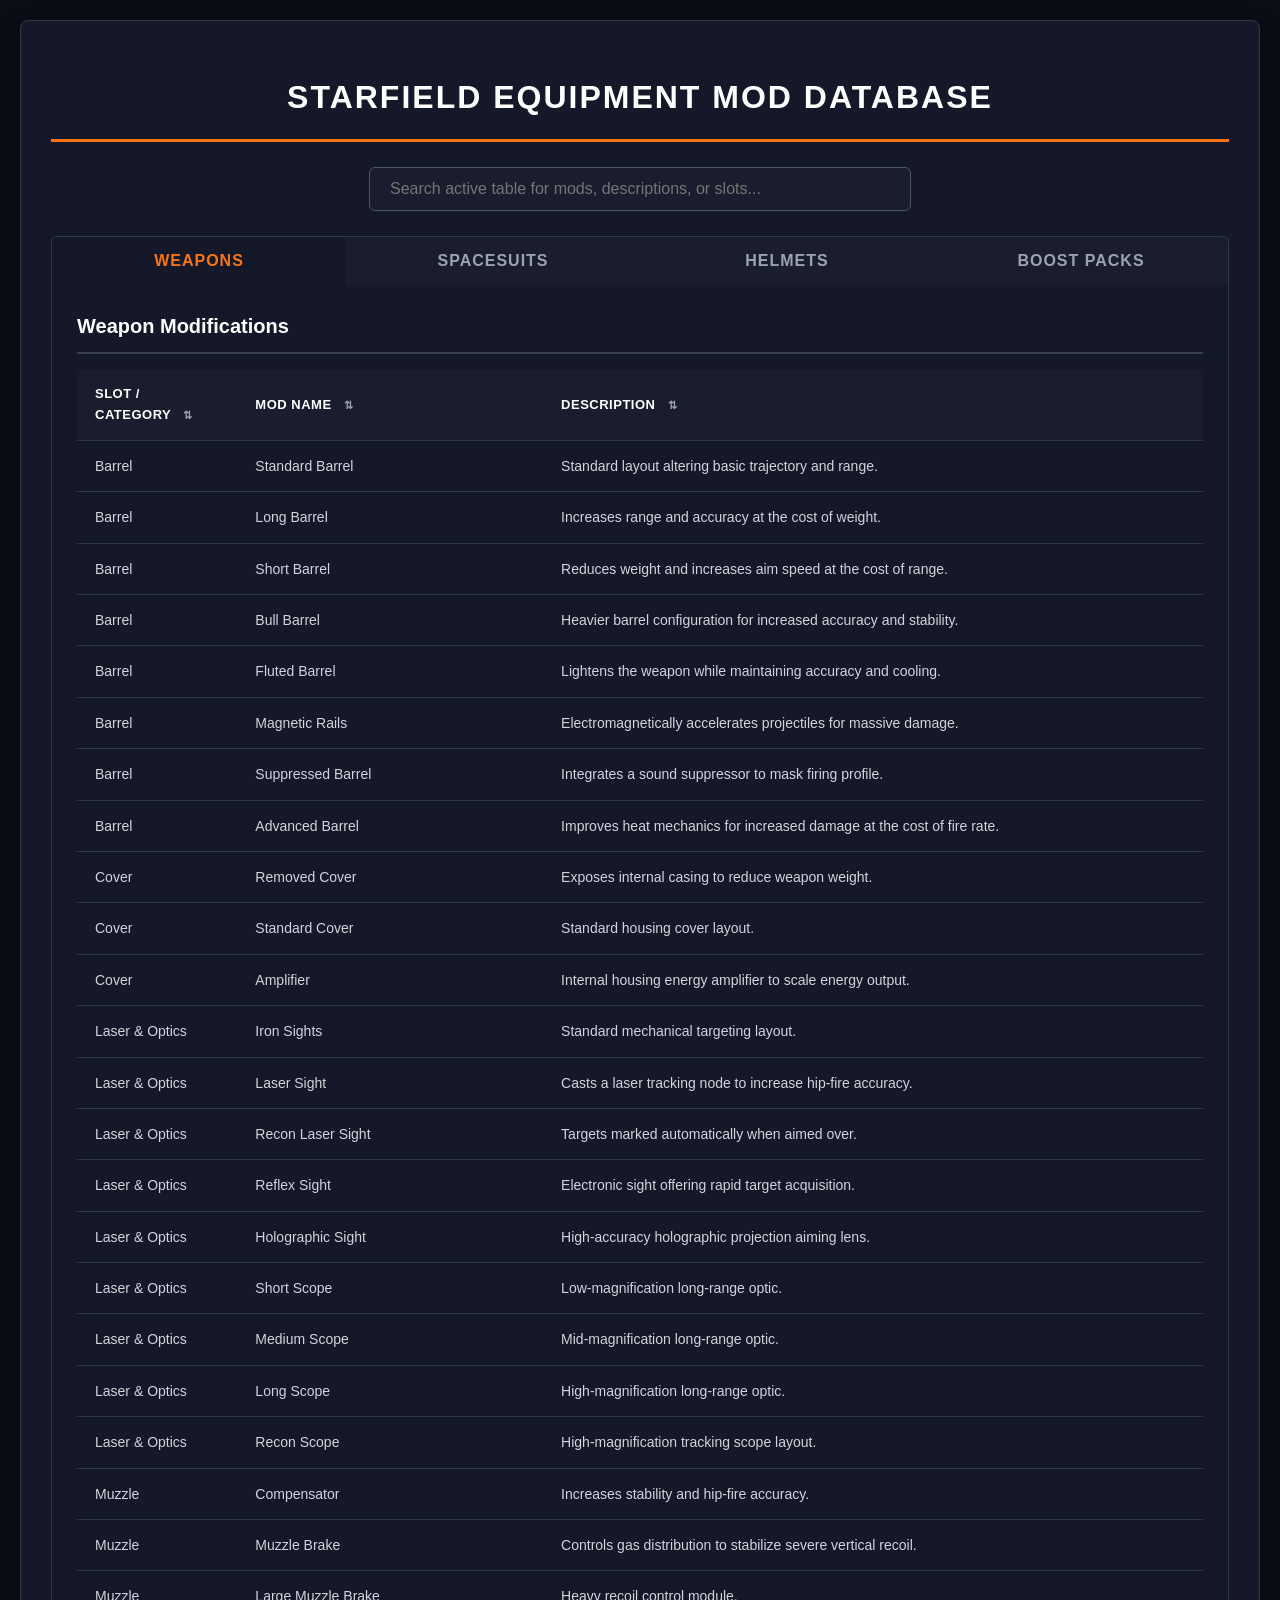
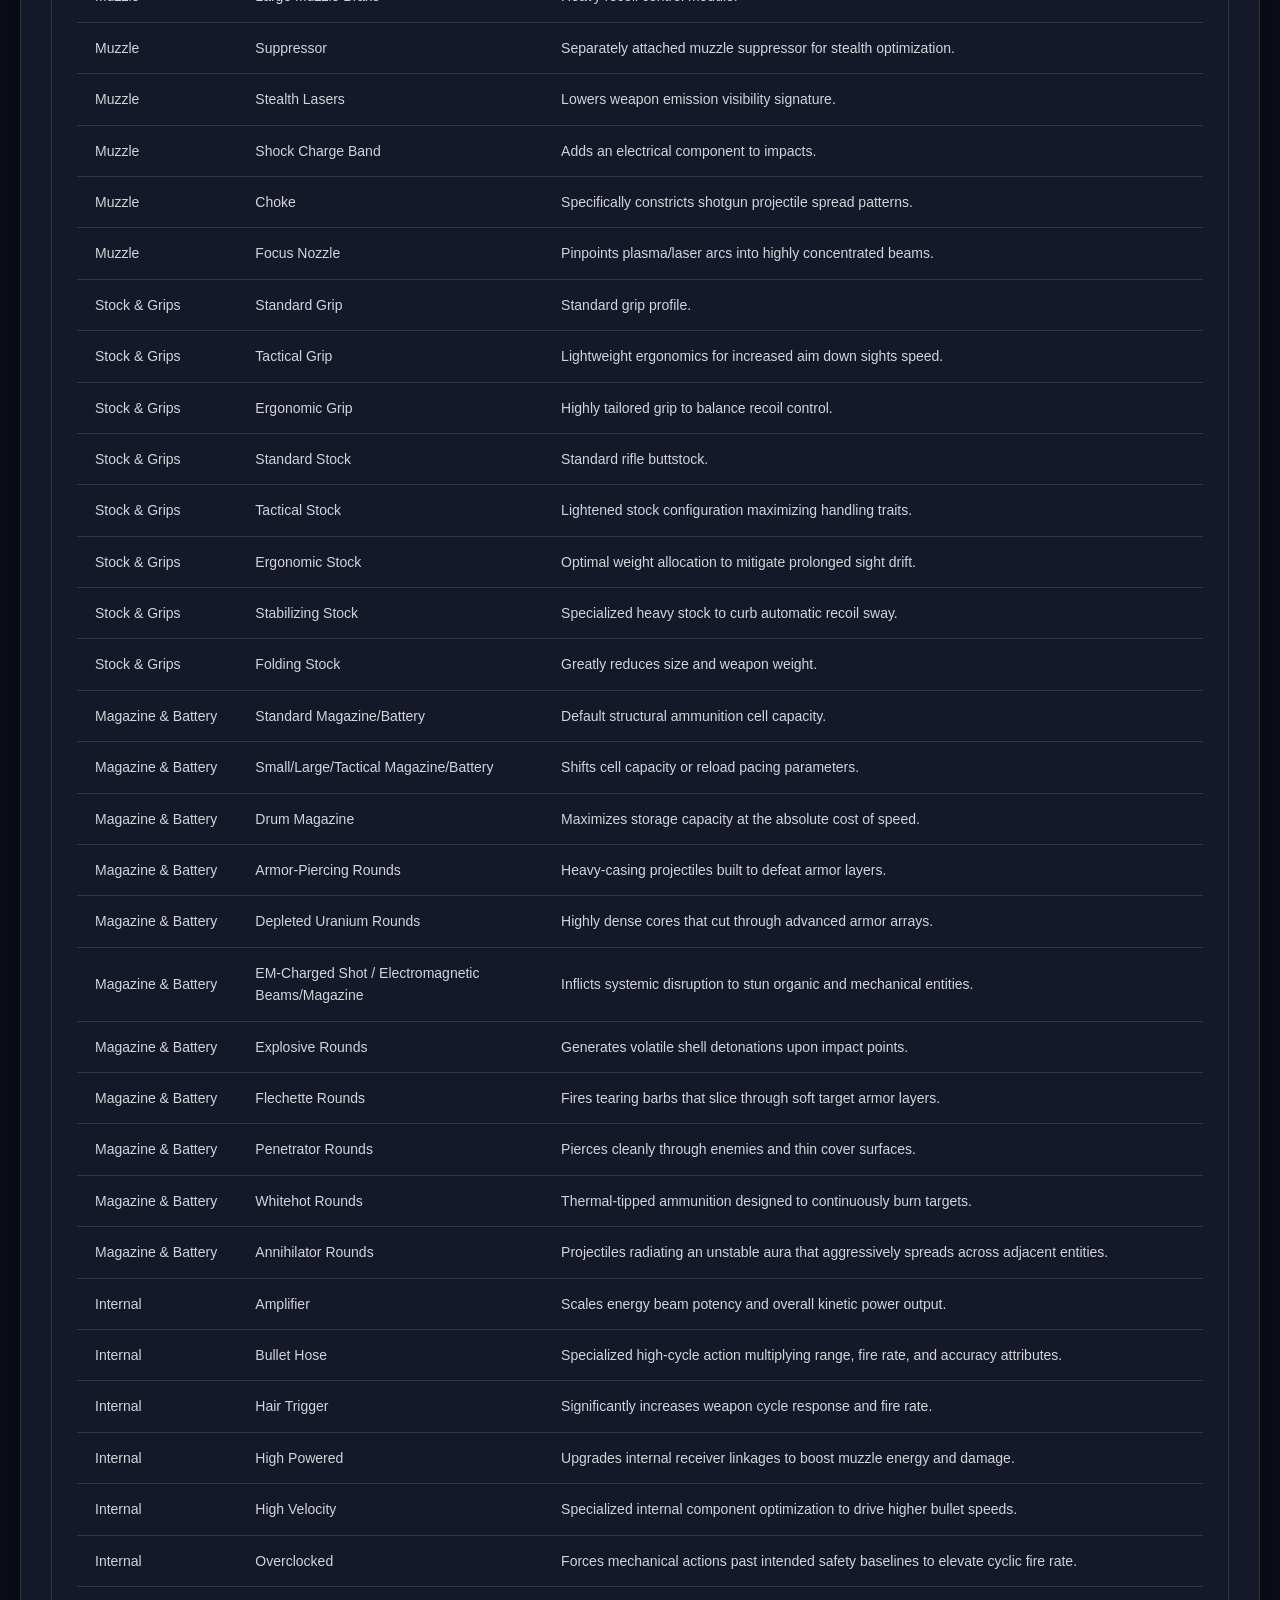
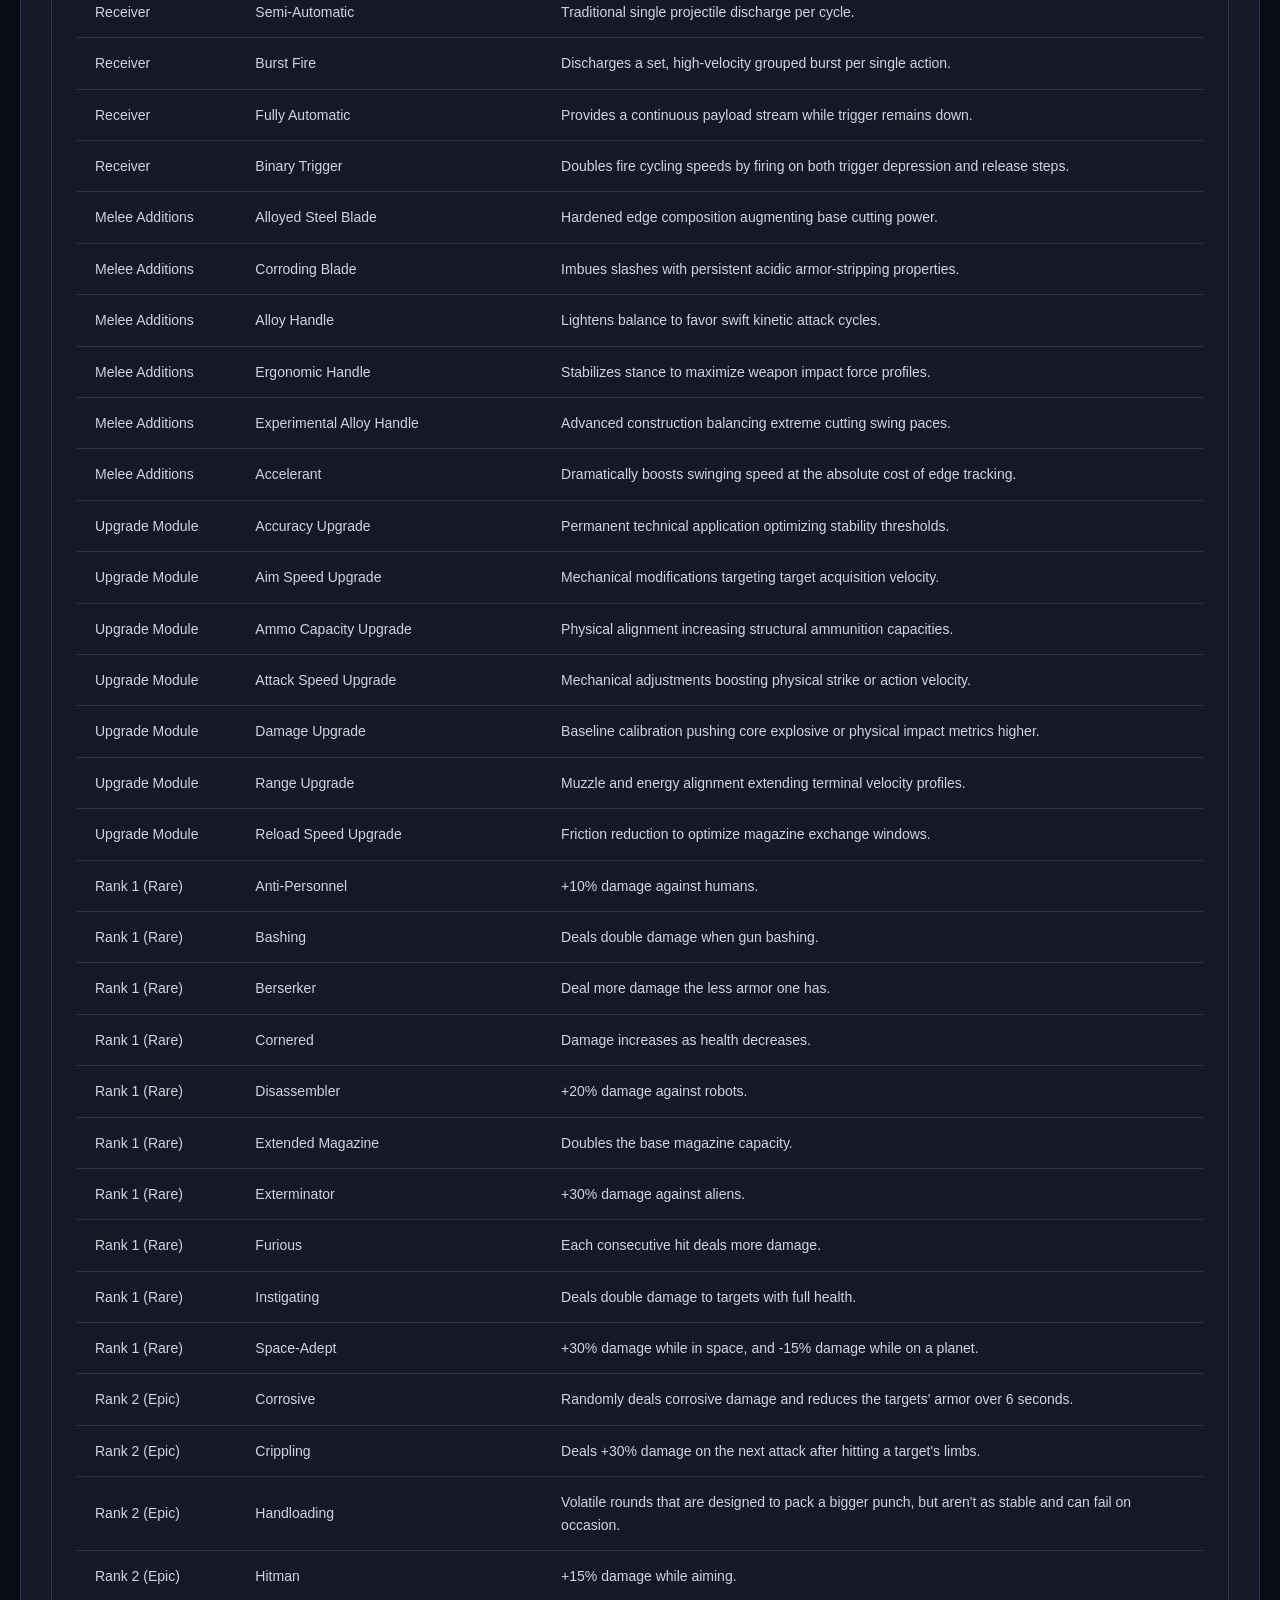
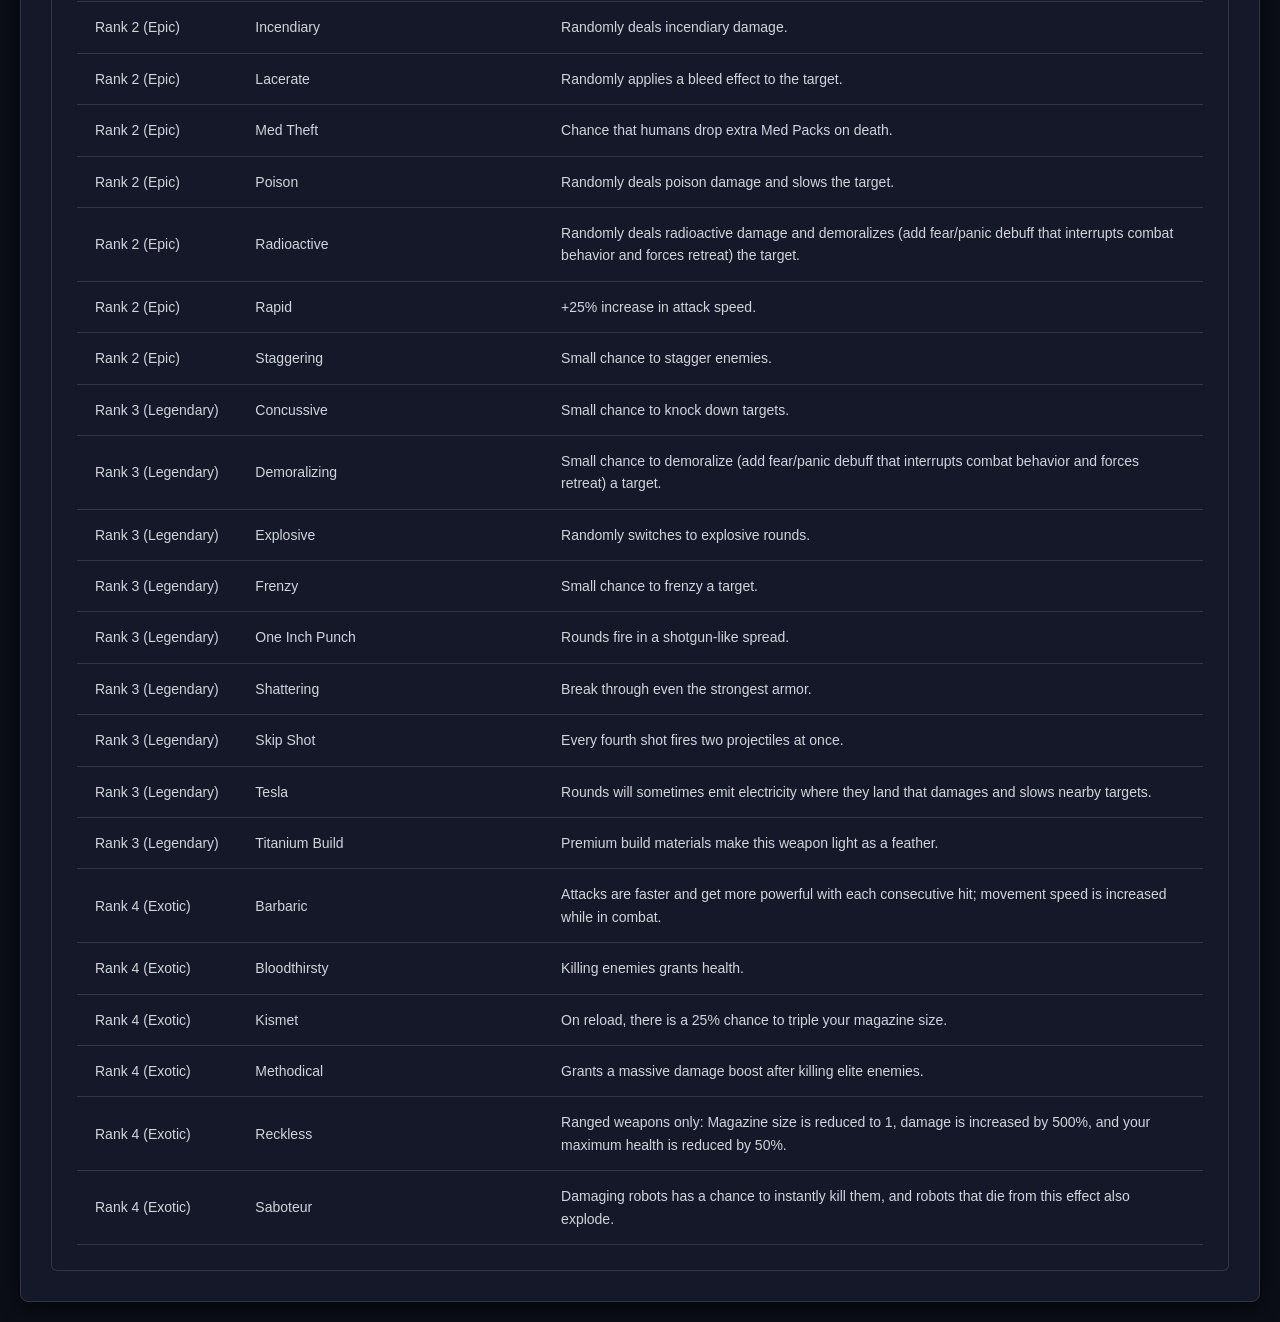
==== Index.html @ bc34627f "Create Index.html" ====
<!DOCTYPE html>
<html lang="en">
<head>
<meta charset="UTF-8">
<meta name="viewport" content="width=device-width, initial-scale=1.0">
<title>FableFire's Starfield Equipment Mod Database</title>
<style>
    body {
        font-family: 'Segoe UI', Tahoma, Geneva, Verdana, sans-serif;
        background-color: #0b0d17;
        color: #d1d5db;
        margin: 0;
        padding: 20px;
        line-height: 1.6;
    }
    .container {
        max-width: 1200px;
        margin: 0 auto;
        background: #151828;
        padding: 30px;
        border-radius: 8px;
        box-shadow: 0 4px 20px rgba(0,0,0,0.5);
        border: 1px solid #2d3748;
    }
    h1 {
        text-align: center;
        color: #ffffff;
        margin-bottom: 25px;
        text-transform: uppercase;
        letter-spacing: 2px;
        border-bottom: 3px solid #f97316;
        padding-bottom: 15px;
    }
    .search-container {
        margin-bottom: 25px;
    }
    #searchInput {
        width: 100%;
        max-width: 500px;
        padding: 12px 20px;
        font-size: 16px;
        background-color: #1a1d2d;
        border: 1px solid #4a5568;
        border-radius: 6px;
        display: block;
        margin: 0 auto;
        color: #ffffff;
        transition: border-color 0.3s;
    }
    #searchInput:focus {
        border-color: #f97316;
        outline: none;
    }
    
    /* Tabs styling */
    .tab {
        overflow: hidden;
        background-color: #1a1d2d;
        border-radius: 6px 6px 0 0;
        display: flex;
        border: 1px solid #2d3748;
        border-bottom: none;
    }
    .tab button {
        background-color: inherit;
        border: none;
        outline: none;
        cursor: pointer;
        padding: 15px 24px;
        transition: 0.3s;
        font-size: 16px;
        font-weight: bold;
        flex: 1;
        color: #9ca3af;
        text-transform: uppercase;
        letter-spacing: 1px;
    }
    .tab button:hover {
        background-color: #25293e;
        color: #ffffff;
    }
    .tab button.active {
        background-color: #151828;
        color: #f97316;
        border-top: 3px solid #f97316;
        margin-top: -3px;
    }

    /* Tab content */
    .tabcontent {
        display: none;
        padding: 25px;
        background-color: #151828;
        border: 1px solid #2d3748;
        border-top: none;
        border-radius: 0 0 6px 6px;
    }

    table {
        width: 100%;
        border-collapse: collapse;
        font-size: 14px;
        margin-top: 10px;
    }
    th, td {
        padding: 14px 18px;
        border-bottom: 1px solid #2d3748;
        text-align: left;
    }
    th {
        background-color: #1a1d2d;
        color: #ffffff;
        cursor: pointer;
        position: sticky;
        top: 0;
        user-select: none;
        font-weight: 600;
        text-transform: uppercase;
        font-size: 13px;
        letter-spacing: 0.5px;
    }
    th:hover {
        background-color: #25293e;
        color: #f97316;
    }
    tr:hover {
        background-color: #1e2235;
    }
    .sort-icon {
        margin-left: 8px;
        font-size: 11px;
        color: #9ca3af;
    }
    th.asc .sort-icon::after {
        content: " ▲";
        color: #f97316;
    }
    th.desc .sort-icon::after {
        content: " ▼";
        color: #f97316;
    }
    th:not(.asc):not(.desc) .sort-icon::after {
        content: " ⇅";
    }
    .table-title {
        color: #ffffff;
        margin-top: 0;
        border-bottom: 2px solid #374151;
        padding-bottom: 10px;
        font-size: 20px;
    }
</style>
</head>
<body>

<div class="container">
    <h1>Starfield Equipment Mod Database</h1>
    
    <div class="search-container">
        <input type="text" id="searchInput" onkeyup="searchTables()" placeholder="Search active table for mods, descriptions, or slots...">
    </div>

    <div class="tab">
        <button class="tablinks active" onclick="openTab(event, 'Weapon')">Weapons</button>
        <button class="tablinks" onclick="openTab(event, 'Spacesuit')">Spacesuits</button>
        <button class="tablinks" onclick="openTab(event, 'Helmet')">Helmets</button>
        <button class="tablinks" onclick="openTab(event, 'BoostPack')">Boost Packs</button>
    </div>

    <!-- WEAPONS TAB -->
    <div id="Weapon" class="tabcontent" style="display: block;">
        <h2 class="table-title">Weapon Modifications</h2>
        <table id="WeaponTable">
            <thead>
                <tr>
                    <th onclick="sortTable('WeaponTable', 0)">Slot / Category <span class="sort-icon"></span></th>
                    <th onclick="sortTable('WeaponTable', 1)">Mod Name <span class="sort-icon"></span></th>
                    <th onclick="sortTable('WeaponTable', 2)">Description <span class="sort-icon"></span></th>
                </tr>
            </thead>
            <tbody>
                <tr><td>Barrel</td><td>Standard Barrel</td><td>Standard layout altering basic trajectory and range.</td></tr>
                <tr><td>Barrel</td><td>Long Barrel</td><td>Increases range and accuracy at the cost of weight.</td></tr>
                <tr><td>Barrel</td><td>Short Barrel</td><td>Reduces weight and increases aim speed at the cost of range.</td></tr>
                <tr><td>Barrel</td><td>Bull Barrel</td><td>Heavier barrel configuration for increased accuracy and stability.</td></tr>
                <tr><td>Barrel</td><td>Fluted Barrel</td><td>Lightens the weapon while maintaining accuracy and cooling.</td></tr>
                <tr><td>Barrel</td><td>Magnetic Rails</td><td>Electromagnetically accelerates projectiles for massive damage.</td></tr>
                <tr><td>Barrel</td><td>Suppressed Barrel</td><td>Integrates a sound suppressor to mask firing profile.</td></tr>
                <tr><td>Barrel</td><td>Advanced Barrel</td><td>Improves heat mechanics for increased damage at the cost of fire rate.</td></tr>
                <tr><td>Cover</td><td>Removed Cover</td><td>Exposes internal casing to reduce weapon weight.</td></tr>
                <tr><td>Cover</td><td>Standard Cover</td><td>Standard housing cover layout.</td></tr>
                <tr><td>Cover</td><td>Amplifier</td><td>Internal housing energy amplifier to scale energy output.</td></tr>
                <tr><td>Laser & Optics</td><td>Iron Sights</td><td>Standard mechanical targeting layout.</td></tr>
                <tr><td>Laser & Optics</td><td>Laser Sight</td><td>Casts a laser tracking node to increase hip-fire accuracy.</td></tr>
                <tr><td>Laser & Optics</td><td>Recon Laser Sight</td><td>Targets marked automatically when aimed over.</td></tr>
                <tr><td>Laser & Optics</td><td>Reflex Sight</td><td>Electronic sight offering rapid target acquisition.</td></tr>
                <tr><td>Laser & Optics</td><td>Holographic Sight</td><td>High-accuracy holographic projection aiming lens.</td></tr>
                <tr><td>Laser & Optics</td><td>Short Scope</td><td>Low-magnification long-range optic.</td></tr>
                <tr><td>Laser & Optics</td><td>Medium Scope</td><td>Mid-magnification long-range optic.</td></tr>
                <tr><td>Laser & Optics</td><td>Long Scope</td><td>High-magnification long-range optic.</td></tr>
                <tr><td>Laser & Optics</td><td>Recon Scope</td><td>High-magnification tracking scope layout.</td></tr>
                <tr><td>Muzzle</td><td>Compensator</td><td>Increases stability and hip-fire accuracy.</td></tr>
                <tr><td>Muzzle</td><td>Muzzle Brake</td><td>Controls gas distribution to stabilize severe vertical recoil.</td></tr>
                <tr><td>Muzzle</td><td>Large Muzzle Brake</td><td>Heavy recoil control module.</td></tr>
                <tr><td>Muzzle</td><td>Suppressor</td><td>Separately attached muzzle suppressor for stealth optimization.</td></tr>
                <tr><td>Muzzle</td><td>Stealth Lasers</td><td>Lowers weapon emission visibility signature.</td></tr>
                <tr><td>Muzzle</td><td>Shock Charge Band</td><td>Adds an electrical component to impacts.</td></tr>
                <tr><td>Muzzle</td><td>Choke</td><td>Specifically constricts shotgun projectile spread patterns.</td></tr>
                <tr><td>Muzzle</td><td>Focus Nozzle</td><td>Pinpoints plasma/laser arcs into highly concentrated beams.</td></tr>
                <tr><td>Stock & Grips</td><td>Standard Grip</td><td>Standard grip profile.</td></tr>
                <tr><td>Stock & Grips</td><td>Tactical Grip</td><td>Lightweight ergonomics for increased aim down sights speed.</td></tr>
                <tr><td>Stock & Grips</td><td>Ergonomic Grip</td><td>Highly tailored grip to balance recoil control.</td></tr>
                <tr><td>Stock & Grips</td><td>Standard Stock</td><td>Standard rifle buttstock.</td></tr>
                <tr><td>Stock & Grips</td><td>Tactical Stock</td><td>Lightened stock configuration maximizing handling traits.</td></tr>
                <tr><td>Stock & Grips</td><td>Ergonomic Stock</td><td>Optimal weight allocation to mitigate prolonged sight drift.</td></tr>
                <tr><td>Stock & Grips</td><td>Stabilizing Stock</td><td>Specialized heavy stock to curb automatic recoil sway.</td></tr>
                <tr><td>Stock & Grips</td><td>Folding Stock</td><td>Greatly reduces size and weapon weight.</td></tr>
                <tr><td>Magazine & Battery</td><td>Standard Magazine/Battery</td><td>Default structural ammunition cell capacity.</td></tr>
                <tr><td>Magazine & Battery</td><td>Small/Large/Tactical Magazine/Battery</td><td>Shifts cell capacity or reload pacing parameters.</td></tr>
                <tr><td>Magazine & Battery</td><td>Drum Magazine</td><td>Maximizes storage capacity at the absolute cost of speed.</td></tr>
                <tr><td>Magazine & Battery</td><td>Armor-Piercing Rounds</td><td>Heavy-casing projectiles built to defeat armor layers.</td></tr>
                <tr><td>Magazine & Battery</td><td>Depleted Uranium Rounds</td><td>Highly dense cores that cut through advanced armor arrays.</td></tr>
                <tr><td>Magazine & Battery</td><td>EM-Charged Shot / Electromagnetic Beams/Magazine</td><td>Inflicts systemic disruption to stun organic and mechanical entities.</td></tr>
                <tr><td>Magazine & Battery</td><td>Explosive Rounds</td><td>Generates volatile shell detonations upon impact points.</td></tr>
                <tr><td>Magazine & Battery</td><td>Flechette Rounds</td><td>Fires tearing barbs that slice through soft target armor layers.</td></tr>
                <tr><td>Magazine & Battery</td><td>Penetrator Rounds</td><td>Pierces cleanly through enemies and thin cover surfaces.</td></tr>
                <tr><td>Magazine & Battery</td><td>Whitehot Rounds</td><td>Thermal-tipped ammunition designed to continuously burn targets.</td></tr>
                <tr><td>Magazine & Battery</td><td>Annihilator Rounds</td><td>Projectiles radiating an unstable aura that aggressively spreads across adjacent entities.</td></tr>
                <tr><td>Internal</td><td>Amplifier</td><td>Scales energy beam potency and overall kinetic power output.</td></tr>
                <tr><td>Internal</td><td>Bullet Hose</td><td>Specialized high-cycle action multiplying range, fire rate, and accuracy attributes.</td></tr>
                <tr><td>Internal</td><td>Hair Trigger</td><td>Significantly increases weapon cycle response and fire rate.</td></tr>
                <tr><td>Internal</td><td>High Powered</td><td>Upgrades internal receiver linkages to boost muzzle energy and damage.</td></tr>
                <tr><td>Internal</td><td>High Velocity</td><td>Specialized internal component optimization to drive higher bullet speeds.</td></tr>
                <tr><td>Internal</td><td>Overclocked</td><td>Forces mechanical actions past intended safety baselines to elevate cyclic fire rate.</td></tr>
                <tr><td>Receiver</td><td>Semi-Automatic</td><td>Traditional single projectile discharge per cycle.</td></tr>
                <tr><td>Receiver</td><td>Burst Fire</td><td>Discharges a set, high-velocity grouped burst per single action.</td></tr>
                <tr><td>Receiver</td><td>Fully Automatic</td><td>Provides a continuous payload stream while trigger remains down.</td></tr>
                <tr><td>Receiver</td><td>Binary Trigger</td><td>Doubles fire cycling speeds by firing on both trigger depression and release steps.</td></tr>
                <tr><td>Melee Additions</td><td>Alloyed Steel Blade</td><td>Hardened edge composition augmenting base cutting power.</td></tr>
                <tr><td>Melee Additions</td><td>Corroding Blade</td><td>Imbues slashes with persistent acidic armor-stripping properties.</td></tr>
                <tr><td>Melee Additions</td><td>Alloy Handle</td><td>Lightens balance to favor swift kinetic attack cycles.</td></tr>
                <tr><td>Melee Additions</td><td>Ergonomic Handle</td><td>Stabilizes stance to maximize weapon impact force profiles.</td></tr>
                <tr><td>Melee Additions</td><td>Experimental Alloy Handle</td><td>Advanced construction balancing extreme cutting swing paces.</td></tr>
                <tr><td>Melee Additions</td><td>Accelerant</td><td>Dramatically boosts swinging speed at the absolute cost of edge tracking.</td></tr>
                <tr><td>Upgrade Module</td><td>Accuracy Upgrade</td><td>Permanent technical application optimizing stability thresholds.</td></tr>
                <tr><td>Upgrade Module</td><td>Aim Speed Upgrade</td><td>Mechanical modifications targeting target acquisition velocity.</td></tr>
                <tr><td>Upgrade Module</td><td>Ammo Capacity Upgrade</td><td>Physical alignment increasing structural ammunition capacities.</td></tr>
                <tr><td>Upgrade Module</td><td>Attack Speed Upgrade</td><td>Mechanical adjustments boosting physical strike or action velocity.</td></tr>
                <tr><td>Upgrade Module</td><td>Damage Upgrade</td><td>Baseline calibration pushing core explosive or physical impact metrics higher.</td></tr>
                <tr><td>Upgrade Module</td><td>Range Upgrade</td><td>Muzzle and energy alignment extending terminal velocity profiles.</td></tr>
                <tr><td>Upgrade Module</td><td>Reload Speed Upgrade</td><td>Friction reduction to optimize magazine exchange windows.</td></tr>
                <tr><td>Rank 1 (Rare)</td><td>Anti-Personnel</td><td>+10% damage against humans.</td></tr>
                <tr><td>Rank 1 (Rare)</td><td>Bashing</td><td>Deals double damage when gun bashing.</td></tr>
                <tr><td>Rank 1 (Rare)</td><td>Berserker</td><td>Deal more damage the less armor one has.</td></tr>
                <tr><td>Rank 1 (Rare)</td><td>Cornered</td><td>Damage increases as health decreases.</td></tr>
                <tr><td>Rank 1 (Rare)</td><td>Disassembler</td><td>+20% damage against robots.</td></tr>
                <tr><td>Rank 1 (Rare)</td><td>Extended Magazine</td><td>Doubles the base magazine capacity.</td></tr>
                <tr><td>Rank 1 (Rare)</td><td>Exterminator</td><td>+30% damage against aliens.</td></tr>
                <tr><td>Rank 1 (Rare)</td><td>Furious</td><td>Each consecutive hit deals more damage.</td></tr>
                <tr><td>Rank 1 (Rare)</td><td>Instigating</td><td>Deals double damage to targets with full health.</td></tr>
                <tr><td>Rank 1 (Rare)</td><td>Space-Adept</td><td>+30% damage while in space, and -15% damage while on a planet.</td></tr>
                <tr><td>Rank 2 (Epic)</td><td>Corrosive</td><td>Randomly deals corrosive damage and reduces the targets' armor over 6 seconds.</td></tr>
                <tr><td>Rank 2 (Epic)</td><td>Crippling</td><td>Deals +30% damage on the next attack after hitting a target's limbs.</td></tr>
                <tr><td>Rank 2 (Epic)</td><td>Handloading</td><td>Volatile rounds that are designed to pack a bigger punch, but aren't as stable and can fail on occasion.</td></tr>
                <tr><td>Rank 2 (Epic)</td><td>Hitman</td><td>+15% damage while aiming.</td></tr>
                <tr><td>Rank 2 (Epic)</td><td>Incendiary</td><td>Randomly deals incendiary damage.</td></tr>
                <tr><td>Rank 2 (Epic)</td><td>Lacerate</td><td>Randomly applies a bleed effect to the target.</td></tr>
                <tr><td>Rank 2 (Epic)</td><td>Med Theft</td><td>Chance that humans drop extra Med Packs on death.</td></tr>
                <tr><td>Rank 2 (Epic)</td><td>Poison</td><td>Randomly deals poison damage and slows the target.</td></tr>
                <tr><td>Rank 2 (Epic)</td><td>Radioactive</td><td>Randomly deals radioactive damage and demoralizes (add fear/panic debuff that interrupts combat behavior and forces retreat) the target.</td></tr>
                <tr><td>Rank 2 (Epic)</td><td>Rapid</td><td>+25% increase in attack speed.</td></tr>
                <tr><td>Rank 2 (Epic)</td><td>Staggering</td><td>Small chance to stagger enemies.</td></tr>
                <tr><td>Rank 3 (Legendary)</td><td>Concussive</td><td>Small chance to knock down targets.</td></tr>
                <tr><td>Rank 3 (Legendary)</td><td>Demoralizing</td><td>Small chance to demoralize (add fear/panic debuff that interrupts combat behavior and forces retreat) a target.</td></tr>
                <tr><td>Rank 3 (Legendary)</td><td>Explosive</td><td>Randomly switches to explosive rounds.</td></tr>
                <tr><td>Rank 3 (Legendary)</td><td>Frenzy</td><td>Small chance to frenzy a target.</td></tr>
                <tr><td>Rank 3 (Legendary)</td><td>One Inch Punch</td><td>Rounds fire in a shotgun-like spread.</td></tr>
                <tr><td>Rank 3 (Legendary)</td><td>Shattering</td><td>Break through even the strongest armor.</td></tr>
                <tr><td>Rank 3 (Legendary)</td><td>Skip Shot</td><td>Every fourth shot fires two projectiles at once.</td></tr>
                <tr><td>Rank 3 (Legendary)</td><td>Tesla</td><td>Rounds will sometimes emit electricity where they land that damages and slows nearby targets.</td></tr>
                <tr><td>Rank 3 (Legendary)</td><td>Titanium Build</td><td>Premium build materials make this weapon light as a feather.</td></tr>
                <tr><td>Rank 4 (Exotic)</td><td>Barbaric</td><td>Attacks are faster and get more powerful with each consecutive hit; movement speed is increased while in combat.</td></tr>
                <tr><td>Rank 4 (Exotic)</td><td>Bloodthirsty</td><td>Killing enemies grants health.</td></tr>
                <tr><td>Rank 4 (Exotic)</td><td>Kismet</td><td>On reload, there is a 25% chance to triple your magazine size.</td></tr>
                <tr><td>Rank 4 (Exotic)</td><td>Methodical</td><td>Grants a massive damage boost after killing elite enemies.</td></tr>
                <tr><td>Rank 4 (Exotic)</td><td>Reckless</td><td>Ranged weapons only: Magazine size is reduced to 1, damage is increased by 500%, and your maximum health is reduced by 50%.</td></tr>
                <tr><td>Rank 4 (Exotic)</td><td>Saboteur</td><td>Damaging robots has a chance to instantly kill them, and robots that die from this effect also explode.</td></tr>
            </tbody>
        </table>
    </div>

    <!-- SPACESUITS TAB -->
    <div id="Spacesuit" class="tabcontent">
        <h2 class="table-title">Spacesuit Modifications</h2>
        <table id="SpacesuitTable">
            <thead>
                <tr>
                    <th onclick="sortTable('SpacesuitTable', 0)">Slot / Category <span class="sort-icon"></span></th>
                    <th onclick="sortTable('SpacesuitTable', 1)">Mod Name <span class="sort-icon"></span></th>
                    <th onclick="sortTable('SpacesuitTable', 2)">Description <span class="sort-icon"></span></th>
                </tr>
            </thead>
            <tbody>
                <tr><td>Slot 1</td><td>Ballistic Shielding</td><td>Increases physical damage resistance.</td></tr>
                <tr><td>Slot 1</td><td>EM Shielding</td><td>Increases Electromagnetic resistance.</td></tr>
                <tr><td>Slot 1</td><td>Energy Shielding</td><td>Increases Energy resistance.</td></tr>
                <tr><td>Slot 1 (Additional)</td><td>Improved Ballistic Shielding</td><td>greatly increases ballistic resistance.</td></tr>
                <tr><td>Slot 1 (Additional)</td><td>EM+Energy Shielding</td><td>increases both energy and EM resistances.</td></tr>
                <tr><td>Slot 2</td><td>Explosive Shielding</td><td>Reduces damage taken from explosives.</td></tr>
                <tr><td>Slot 2</td><td>Optimized Servos</td><td>Reduces Oxygen cost for sprinting.</td></tr>
                <tr><td>Slot 2</td><td>Auto-Medic</td><td>Automatically use a Med Pack when hit and health is below 25%, once every 60 seconds.</td></tr>
                <tr><td>Slot 2 (Additional)</td><td>Thermal/Corrosive/Radiation/Airborne Shielding</td><td>increases resistance to corresponding environmental damage.</td></tr>
                <tr><td>Slot 3</td><td>Heavy Shielding</td><td>Increases all overarching damage resistances.</td></tr>
                <tr><td>Slot 3</td><td>Exo Servos</td><td>Increases melee damage output.</td></tr>
                <tr><td>Slot 3 (Additional)</td><td>Chem Distribution System</td><td>increases all Chems duration.</td></tr>
                <tr><td>Slot 3 (Additional)</td><td>Composite Materials</td><td>reduces weight.</td></tr>
                <tr><td>Slot 3 (Additional)</td><td>Hazard Protection</td><td>increases resistance to all types of environmental damage.</td></tr>
                <tr><td>Slot 4</td><td>Pocketed</td><td>Increases overall carrying capacity.</td></tr>
                <tr><td>Slot 4</td><td>Gravitic Composites</td><td>Reduces detection from enemies, enhancing stealth.</td></tr>
                <tr><td>Slot 4 (Additional)</td><td>Fortified Servos</td><td>increases jump height.</td></tr>
                <tr><td>Slot 4 (Additional)</td><td>Life Support</td><td>decreases change of getting an affliction.</td></tr>
                <tr><td>Slot 4 (Additional)</td><td>Internal Dampeners</td><td>increases stagger resistance.</td></tr>
                <tr><td>Rank 1 (Rare)</td><td>Ablative</td><td>-15% incoming energy damage.</td></tr>
                <tr><td>Rank 1 (Rare)</td><td>Anti-Ballistic</td><td>-15% incoming Physical damage from ranged weapons.</td></tr>
                <tr><td>Rank 1 (Rare)</td><td>Beast Hunter</td><td>-15% damage from Alien enemies.</td></tr>
                <tr><td>Rank 1 (Rare)</td><td>Bolstering</td><td>Grants up to +100 Energy resistance and Physical resistance, the lower your health.</td></tr>
                <tr><td>Rank 1 (Rare)</td><td>Chameleon</td><td>Blend with the environment while sneaking and not moving.</td></tr>
                <tr><td>Rank 1 (Rare)</td><td>Combat Veteran</td><td>-15% damage from Human enemies.</td></tr>
                <tr><td>Rank 1 (Rare)</td><td>O2 Boosted</td><td>+20% oxygen capacity.</td></tr>
                <tr><td>Rank 1 (Rare)</td><td>O2 Filter</td><td>-25% oxygen consumption.</td></tr>
                <tr><td>Rank 1 (Rare)</td><td>Sturdy</td><td>-15% incoming melee damage.</td></tr>
                <tr><td>Rank 1 (Rare)</td><td>Technician</td><td>-15% damage from Robot enemies.</td></tr>
                <tr><td>Rank 2 (Epic)</td><td>Acrobat</td><td>-50% fall damage.</td></tr>
                <tr><td>Rank 2 (Epic)</td><td>Analyzer</td><td>+10% damage to scanned targets.</td></tr>
                <tr><td>Rank 2 (Epic)</td><td>Antiseptic</td><td>+25 Airborne Resistance.</td></tr>
                <tr><td>Rank 2 (Epic)</td><td>Auto-Medic</td><td>Automatically use a Med Pack when hit and health is below 25%, once every 60 seconds.</td></tr>
                <tr><td>Rank 2 (Epic)</td><td>Fastened</td><td>+20 carry capacity.</td></tr>
                <tr><td>Rank 2 (Epic)</td><td>Galvanized</td><td>+25 Corrosive Resistance.</td></tr>
                <tr><td>Rank 2 (Epic)</td><td>Hacker</td><td>+2 max auto attempts that can be banked while hacking.</td></tr>
                <tr><td>Rank 2 (Epic)</td><td>Leadlined</td><td>+25 Radiation Resistance.</td></tr>
                <tr><td>Rank 2 (Epic)</td><td>Liquid Cooled</td><td>+25 Thermal Resistance.</td></tr>
                <tr><td>Rank 2 (Epic)</td><td>Resource Hauler</td><td>Resources weigh 25% less.</td></tr>
                <tr><td>Rank 2 (Epic)</td><td>Weapon Holsters</td><td>Weapons weigh 50% less.</td></tr>
                <tr><td>Rank 3 (Legendary)</td><td>Armor-Plated</td><td>-10% incoming Physical, Energy, and EM damage.</td></tr>
                <tr><td>Rank 3 (Legendary)</td><td>Assisted Carry</td><td>Drain 75% less O2 when running while encumbered.</td></tr>
                <tr><td>Rank 3 (Legendary)</td><td>Fast Reflexes</td><td>+15% Movement speed.</td></tr>
                <tr><td>Rank 3 (Legendary)</td><td>Headhunter</td><td>Deals +25% damage on the next attack after hitting a target's head.</td></tr>
                <tr><td>Rank 3 (Legendary)</td><td>Incendiary</td><td>10% chance to ignite nearby attackers.</td></tr>
                <tr><td>Rank 3 (Legendary)</td><td>Mechanized</td><td>+40 carry capacity.</td></tr>
                <tr><td>Rank 3 (Legendary)</td><td>Mirrored</td><td>4% chance to reflect attacks.</td></tr>
                <tr><td>Rank 3 (Legendary)</td><td>Reactive</td><td>10% chance to stagger nearby attackers.</td></tr>
                <tr><td>Rank 3 (Legendary)</td><td>Repulsing</td><td>5% chance to disarm nearby attackers.</td></tr>
                <tr><td>Rank 3 (Legendary)</td><td>Sentinel</td><td>75% chance to reduce damage by 50% while standing still.</td></tr>
                <tr><td>Rank 3 (Legendary)</td><td>Sensor Chip</td><td>+20% accuracy while firing on the move.</td></tr>
                <tr><td>Rank 4 (Exotic)</td><td>Abyssal Release</td><td>After taking significant damage, you automatically deal massive amounts of damage to an attacker.</td></tr>
                <tr><td>Rank 4 (Exotic)</td><td>Advanced Targeting</td><td>Kills while moving increase your accuracy by 15% for 20 seconds; stacks up to three times.</td></tr>
                <tr><td>Rank 4 (Exotic)</td><td>Electrified</td><td>Enemies attacking have a chance to be electrocuted.</td></tr>
                <tr><td>Rank 4 (Exotic)</td><td>Enigmatic</td><td>Holograms of yourself appear while in combat, confusing enemies.</td></tr>
                <tr><td>Rank 4 (Exotic)</td><td>Inspiring</td><td>Increases companion health and damage output.</td></tr>
                <tr><td>Rank 4 (Exotic)</td><td>Mercenary</td><td>Killing 3 enemies within 10 seconds increases your critical hit chance by 50% for 20 seconds.</td></tr>
                <tr><td>Rank 4 (Exotic)</td><td>Speedster</td><td>While at full health you run much faster, and taking damage has a chance to knockdown nearby enemies.</td></tr>
            </tbody>
        </table>
    </div>

    <!-- HELMETS TAB -->
    <div id="Helmet" class="tabcontent">
        <h2 class="table-title">Helmet Modifications</h2>
        <table id="HelmetTable">
            <thead>
                <tr>
                    <th onclick="sortTable('HelmetTable', 0)">Slot / Category <span class="sort-icon"></span></th>
                    <th onclick="sortTable('HelmetTable', 1)">Mod Name <span class="sort-icon"></span></th>
                    <th onclick="sortTable('HelmetTable', 2)">Description <span class="sort-icon"></span></th>
                </tr>
            </thead>
            <tbody>
                <tr><td>Slot 1</td><td>Ballistic Shielding</td><td>Increases physical damage resistance.</td></tr>
                <tr><td>Slot 1</td><td>EM Shielding</td><td>Increases Electromagnetic resistance.</td></tr>
                <tr><td>Slot 1</td><td>Energy Shielding</td><td>Increases Energy resistance.</td></tr>
                <tr><td>Slot 1 (Additional)</td><td>Improved Ballistic Shielding</td><td>greatly increases ballistic resistance.</td></tr>
                <tr><td>Slot 1 (Additional)</td><td>EM+Energy Shielding</td><td>increases both energy and EM resistances.</td></tr>
                <tr><td>Slot 2</td><td>Explosive Shielding</td><td>Reduces damage taken from explosives.</td></tr>
                <tr><td>Slot 2</td><td>Sensor Array</td><td>Increases the detection range of enemies on the compass.</td></tr>
                <tr><td>Slot 2 (Additional)</td><td>Thermal/Corrosive/Radiation/Airborne Shielding</td><td>increases resistance to corresponding environmental damage.</td></tr>
                <tr><td>Slot 3</td><td>Heavy Shielding</td><td>Increases all overarching damage resistances.</td></tr>
                <tr><td>Slot 3 (Additional)</td><td>Composite Materials</td><td>reduces weight.</td></tr>
                <tr><td>Slot 3 (Additional)</td><td>Hazard Protection</td><td>increases resistance to all types of environmental damage.</td></tr>
                <tr><td>Slot 3 (Additional)</td><td>Integrated Optics</td><td>increases weapon range.</td></tr>
                <tr><td>Slot 3 (Additional)</td><td>Targeting Support</td><td>increases sneak attack damage.</td></tr>
                <tr><td>Slot 4</td><td>Gravitic Composites</td><td>Reduces detection from enemies, enhancing stealth.</td></tr>
                <tr><td>Slot 4 (Additional)</td><td>CO2 Scrubbers</td><td>increases CO2 recovery rate.</td></tr>
                <tr><td>Slot 4 (Additional)</td><td>Combat Interface</td><td>increases weapon accuracy.</td></tr>
                <tr><td>Slot 4 (Additional)</td><td>Tactical Analyzer</td><td>increases critical chance and critical damage.</td></tr>
                <tr><td>Slot 4 (Additional)</td><td>Reinforced Visor</td><td>decreases headshot damage.</td></tr>
                <tr><td>Rank 1 (Rare)</td><td>Ablative</td><td>-15% incoming energy damage.</td></tr>
                <tr><td>Rank 1 (Rare)</td><td>Anti-Ballistic</td><td>-15% incoming Physical damage from ranged weapons.</td></tr>
                <tr><td>Rank 1 (Rare)</td><td>Beast Hunter</td><td>-15% damage from Alien enemies.</td></tr>
                <tr><td>Rank 1 (Rare)</td><td>Bolstering</td><td>Grants up to +100 Energy resistance and Physical resistance, the lower your health.</td></tr>
                <tr><td>Rank 1 (Rare)</td><td>Chameleon</td><td>Blend with the environment while sneaking and not moving.</td></tr>
                <tr><td>Rank 1 (Rare)</td><td>Combat Veteran</td><td>-15% damage from Human enemies.</td></tr>
                <tr><td>Rank 1 (Rare)</td><td>O2 Boosted</td><td>+20% oxygen capacity.</td></tr>
                <tr><td>Rank 1 (Rare)</td><td>O2 Filter</td><td>-25% oxygen consumption.</td></tr>
                <tr><td>Rank 1 (Rare)</td><td>Sturdy</td><td>-15% incoming melee damage.</td></tr>
                <tr><td>Rank 1 (Rare)</td><td>Technician</td><td>-15% damage from Robot enemies.</td></tr>
                <tr><td>Rank 2 (Epic)</td><td>Acrobat</td><td>-50% fall damage.</td></tr>
                <tr><td>Rank 2 (Epic)</td><td>Analyzer</td><td>+10% damage to scanned targets.</td></tr>
                <tr><td>Rank 2 (Epic)</td><td>Antiseptic</td><td>+25 Airborne Resistance.</td></tr>
                <tr><td>Rank 2 (Epic)</td><td>Auto-Medic</td><td>Automatically use a Med Pack when hit and health is below 25%, once every 60 seconds.</td></tr>
                <tr><td>Rank 2 (Epic)</td><td>Fastened</td><td>+20 carry capacity.</td></tr>
                <tr><td>Rank 2 (Epic)</td><td>Galvanized</td><td>+25 Corrosive Resistance.</td></tr>
                <tr><td>Rank 2 (Epic)</td><td>Hacker</td><td>+2 max auto attempts that can be banked while hacking.</td></tr>
                <tr><td>Rank 2 (Epic)</td><td>Leadlined</td><td>+25 Radiation Resistance.</td></tr>
                <tr><td>Rank 2 (Epic)</td><td>Liquid Cooled</td><td>+25 Thermal Resistance.</td></tr>
                <tr><td>Rank 2 (Epic)</td><td>Resource Hauler</td><td>Resources weigh 25% less.</td></tr>
                <tr><td>Rank 2 (Epic)</td><td>Weapon Holsters</td><td>Weapons weigh 50% less.</td></tr>
                <tr><td>Rank 3 (Legendary)</td><td>Armor-Plated</td><td>-10% incoming Physical, Energy, and EM damage.</td></tr>
                <tr><td>Rank 3 (Legendary)</td><td>Assisted Carry</td><td>Drain 75% less O2 when running while encumbered.</td></tr>
                <tr><td>Rank 3 (Legendary)</td><td>Fast Reflexes</td><td>+15% Movement speed.</td></tr>
                <tr><td>Rank 3 (Legendary)</td><td>Headhunter</td><td>Deals +25% damage on the next attack after hitting a target's head.</td></tr>
                <tr><td>Rank 3 (Legendary)</td><td>Incendiary</td><td>10% chance to ignite nearby attackers.</td></tr>
                <tr><td>Rank 3 (Legendary)</td><td>Mechanized</td><td>+40 carry capacity.</td></tr>
                <tr><td>Rank 3 (Legendary)</td><td>Mirrored</td><td>4% chance to reflect attacks.</td></tr>
                <tr><td>Rank 3 (Legendary)</td><td>Reactive</td><td>10% chance to stagger nearby attackers.</td></tr>
                <tr><td>Rank 3 (Legendary)</td><td>Repulsing</td><td>5% chance to disarm nearby attackers.</td></tr>
                <tr><td>Rank 3 (Legendary)</td><td>Sentinel</td><td>75% chance to reduce damage by 50% while standing still.</td></tr>
                <tr><td>Rank 3 (Legendary)</td><td>Sensor Chip</td><td>+20% accuracy while firing on the move.</td></tr>
                <tr><td>Rank 4 (Exotic)</td><td>Abyssal Release</td><td>After taking significant damage, you automatically deal massive amounts of damage to an attacker.</td></tr>
                <tr><td>Rank 4 (Exotic)</td><td>Advanced Targeting</td><td>Kills while moving increase your accuracy by 15% for 20 seconds; stacks up to three times.</td></tr>
                <tr><td>Rank 4 (Exotic)</td><td>Electrified</td><td>Enemies attacking have a chance to be electrocuted.</td></tr>
                <tr><td>Rank 4 (Exotic)</td><td>Enigmatic</td><td>Holograms of yourself appear while in combat, confusing enemies.</td></tr>
                <tr><td>Rank 4 (Exotic)</td><td>Inspiring</td><td>Increases companion health and damage output.</td></tr>
                <tr><td>Rank 4 (Exotic)</td><td>Mercenary</td><td>Killing 3 enemies within 10 seconds increases your critical hit chance by 50% for 20 seconds.</td></tr>
                <tr><td>Rank 4 (Exotic)</td><td>Speedster</td><td>While at full health you run much faster, and taking damage has a chance to knockdown nearby enemies.</td></tr>
            </tbody>
        </table>
    </div>

    <!-- BOOST PACKS TAB -->
    <div id="BoostPack" class="tabcontent">
        <h2 class="table-title">Boost Pack Modifications</h2>
        <table id="BoostPackTable">
            <thead>
                <tr>
                    <th onclick="sortTable('BoostPackTable', 0)">Slot / Category <span class="sort-icon"></span></th>
                    <th onclick="sortTable('BoostPackTable', 1)">Mod Name <span class="sort-icon"></span></th>
                    <th onclick="sortTable('BoostPackTable', 2)">Description <span class="sort-icon"></span></th>
                </tr>
            </thead>
            <tbody>
                <tr><td>Slot 1</td><td>Extra Capacity</td><td>Increases carrying capacity via pack modifications.</td></tr>
                <tr><td>Slot 1</td><td>Hazard Protection</td><td>Boosts resistance to Airborne, Thermal, Corrosive, and Radiation hazards.</td></tr>
                <tr><td>Slot 1</td><td>Oxygen Reserve</td><td>Expands maximum oxygen reserves.</td></tr>
                <tr><td>Slot 1 (Additional)</td><td>Slot 1: Zero-G Stabilizers</td><td>less weapon recoil in Zero-G.</td></tr>
                <tr><td>Slot 1 (Additional)</td><td>Slot 1: Heavy Shielding</td><td>increase all damage resistance and weight.</td></tr>
                <tr><td>Slot 2</td><td>Emergency Aid</td><td>Administers emergency aid when health is low, recharging after a short time.</td></tr>
                <tr><td>Slot 2</td><td>Medic</td><td>Enhances overall medical capabilities.</td></tr>
                <tr><td>Slot 2</td><td>Regeneration</td><td>Slowly restores health outside of active combat scenarios.</td></tr>
                <tr><td>Slot 2 (Additional)</td><td>Ammo Pockets</td><td>increases reload speed.</td></tr>
                <tr><td>Slot 2 (Additional)</td><td>Weight Redistribution</td><td>decreases weight of all items.</td></tr>
                <tr><td>Type Slot</td><td>Basic Boostpack</td><td>Entry-level boostpack setup.</td></tr>
                <tr><td>Type Slot</td><td>Balanced Boostpack</td><td>Boostpack with a balanced distribution of power and volume.</td></tr>
                <tr><td>Type Slot</td><td>Power Boostpack</td><td>Focuses thrust for maximum vertical momentum.</td></tr>
                <tr><td>Type Slot</td><td>Skip Capacity Boostpack</td><td>Provides multiple short, rapid horizontal bursts.</td></tr>
                <tr><td>Rank 1 (Rare)</td><td>Ablative</td><td>-15% incoming energy damage.</td></tr>
                <tr><td>Rank 1 (Rare)</td><td>Anti-Ballistic</td><td>-15% incoming Physical damage from ranged weapons.</td></tr>
                <tr><td>Rank 1 (Rare)</td><td>Beast Hunter</td><td>-15% damage from Alien enemies.</td></tr>
                <tr><td>Rank 1 (Rare)</td><td>Bolstering</td><td>Grants up to +100 Energy resistance and Physical resistance, the lower your health.</td></tr>
                <tr><td>Rank 1 (Rare)</td><td>Chameleon</td><td>Blend with the environment while sneaking and not moving.</td></tr>
                <tr><td>Rank 1 (Rare)</td><td>Combat Veteran</td><td>-15% damage from Human enemies.</td></tr>
                <tr><td>Rank 1 (Rare)</td><td>O2 Boosted</td><td>+20% oxygen capacity.</td></tr>
                <tr><td>Rank 1 (Rare)</td><td>O2 Filter</td><td>-25% oxygen consumption.</td></tr>
                <tr><td>Rank 1 (Rare)</td><td>Sturdy</td><td>-15% incoming melee damage.</td></tr>
                <tr><td>Rank 1 (Rare)</td><td>Technician</td><td>-15% damage from Robot enemies.</td></tr>
                <tr><td>Rank 2 (Epic)</td><td>Acrobat</td><td>-50% fall damage.</td></tr>
                <tr><td>Rank 2 (Epic)</td><td>Analyzer</td><td>+10% damage to scanned targets.</td></tr>
                <tr><td>Rank 2 (Epic)</td><td>Antiseptic</td><td>+25 Airborne Resistance.</td></tr>
                <tr><td>Rank 2 (Epic)</td><td>Auto-Medic</td><td>Automatically use a Med Pack when hit and health is below 25%, once every 60 seconds.</td></tr>
                <tr><td>Rank 2 (Epic)</td><td>Fastened</td><td>+20 carry capacity.</td></tr>
                <tr><td>Rank 2 (Epic)</td><td>Galvanized</td><td>+25 Corrosive Resistance.</td></tr>
                <tr><td>Rank 2 (Epic)</td><td>Hacker</td><td>+2 max auto attempts that can be banked while hacking.</td></tr>
                <tr><td>Rank 2 (Epic)</td><td>Leadlined</td><td>+25 Radiation Resistance.</td></tr>
                <tr><td>Rank 2 (Epic)</td><td>Liquid Cooled</td><td>+25 Thermal Resistance.</td></tr>
                <tr><td>Rank 2 (Epic)</td><td>Resource Hauler</td><td>Resources weigh 25% less.</td></tr>
                <tr><td>Rank 2 (Epic)</td><td>Weapon Holsters</td><td>Weapons weigh 50% less.</td></tr>
                <tr><td>Rank 3 (Legendary)</td><td>Armor-Plated</td><td>-10% incoming Physical, Energy, and EM damage.</td></tr>
                <tr><td>Rank 3 (Legendary)</td><td>Assisted Carry</td><td>Drain 75% less O2 when running while encumbered.</td></tr>
                <tr><td>Rank 3 (Legendary)</td><td>Fast Reflexes</td><td>+15% Movement speed.</td></tr>
                <tr><td>Rank 3 (Legendary)</td><td>Headhunter</td><td>Deals +25% damage on the next attack after hitting a target's head.</td></tr>
                <tr><td>Rank 3 (Legendary)</td><td>Incendiary</td><td>10% chance to ignite nearby attackers.</td></tr>
                <tr><td>Rank 3 (Legendary)</td><td>Mechanized</td><td>+40 carry capacity.</td></tr>
                <tr><td>Rank 3 (Legendary)</td><td>Mirrored</td><td>4% chance to reflect attacks.</td></tr>
                <tr><td>Rank 3 (Legendary)</td><td>Reactive</td><td>10% chance to stagger nearby attackers.</td></tr>
                <tr><td>Rank 3 (Legendary)</td><td>Repulsing</td><td>5% chance to disarm nearby attackers.</td></tr>
                <tr><td>Rank 3 (Legendary)</td><td>Sentinel</td><td>75% chance to reduce damage by 50% while standing still.</td></tr>
                <tr><td>Rank 3 (Legendary)</td><td>Sensor Chip</td><td>+20% accuracy while firing on the move.</td></tr>
            </tbody>
        </table>
    </div>

</div>

<script>
    function openTab(evt, tabName) {
        let i, tabcontent, tablinks;
        tabcontent = document.getElementsByClassName("tabcontent");
        for (i = 0; i < tabcontent.length; i++) {
            tabcontent[i].style.display = "none";
        }
        tablinks = document.getElementsByClassName("tablinks");
        for (i = 0; i < tablinks.length; i++) {
            tablinks[i].className = tablinks[i].className.replace(" active", "");
        }
        document.getElementById(tabName).style.display = "block";
        evt.currentTarget.className += " active";
        
        document.getElementById("searchInput").value = "";
        searchTables();
    }

    function searchTables() {
        let input, filter, activeTab, table, tr, td, i, j, txtValue;
        input = document.getElementById("searchInput");
        filter = input.value.toLowerCase();
        
        let tabcontents = document.getElementsByClassName("tabcontent");
        for (i = 0; i < tabcontents.length; i++) {
            if (tabcontents[i].style.display === "block") {
                activeTab = tabcontents[i];
                break;
            }
        }
        
        if(activeTab) {
            table = activeTab.getElementsByTagName("table")[0];
            tr = table.getElementsByTagName("tr");

            for (i = 1; i < tr.length; i++) {
                tr[i].style.display = "none";
                td = tr[i].getElementsByTagName("td");
                for (j = 0; j < td.length; j++) {
                    if (td[j]) {
                        txtValue = td[j].textContent || td[j].innerText;
                        if (txtValue.toLowerCase().indexOf(filter) > -1) {
                            tr[i].style.display = "";
                            break;
                        }
                    }
                }
            }
        }
    }

    let sortDirections = {};
    function sortTable(tableId, columnIndex) {
        let table, rows, switching, i, x, y, shouldSwitch;
        table = document.getElementById(tableId);
        let headers = table.getElementsByTagName("th");
        
        // Reset other headers classes
        for (let h = 0; h < headers.length; h++) {
            if (h !== columnIndex) {
                headers[h].classList.remove("asc", "desc");
            }
        }
        
        let currentHeader = headers[columnIndex];
        
        if (!(tableId + columnIndex in sortDirections)) {
            sortDirections[tableId + columnIndex] = true;
            currentHeader.classList.add("asc");
        } else {
            sortDirections[tableId + columnIndex] = !sortDirections[tableId + columnIndex];
            if (sortDirections[tableId + columnIndex]) {
                currentHeader.classList.remove("desc");
                currentHeader.classList.add("asc");
            } else {
                currentHeader.classList.remove("asc");
                currentHeader.classList.add("desc");
            }
        }
        
        let sortDir = sortDirections[tableId + columnIndex];
        switching = true;

        while (switching) {
            switching = false;
            rows = table.rows;
            for (i = 1; i < (rows.length - 1); i++) {
                shouldSwitch = false;
                x = rows[i].getElementsByTagName("TD")[columnIndex];
                y = rows[i + 1].getElementsByTagName("TD")[columnIndex];
                
                let valX = x.textContent || x.innerText;
                let valY = y.textContent || y.innerText;

                // Handle natural alphanumeric sorting if possible
                if (sortDir) {
                    if (valX.toLowerCase() > valY.toLowerCase()) {
                        shouldSwitch = true;
                        break;
                    }
                } else {
                    if (valX.toLowerCase() < valY.toLowerCase()) {
                        shouldSwitch = true;
                        break;
                    }
                }
            }
            if (shouldSwitch) {
                rows[i].parentNode.insertBefore(rows[i + 1], rows[i]);
                switching = true;
            }
        }
    }
</script>

</body>
</html>
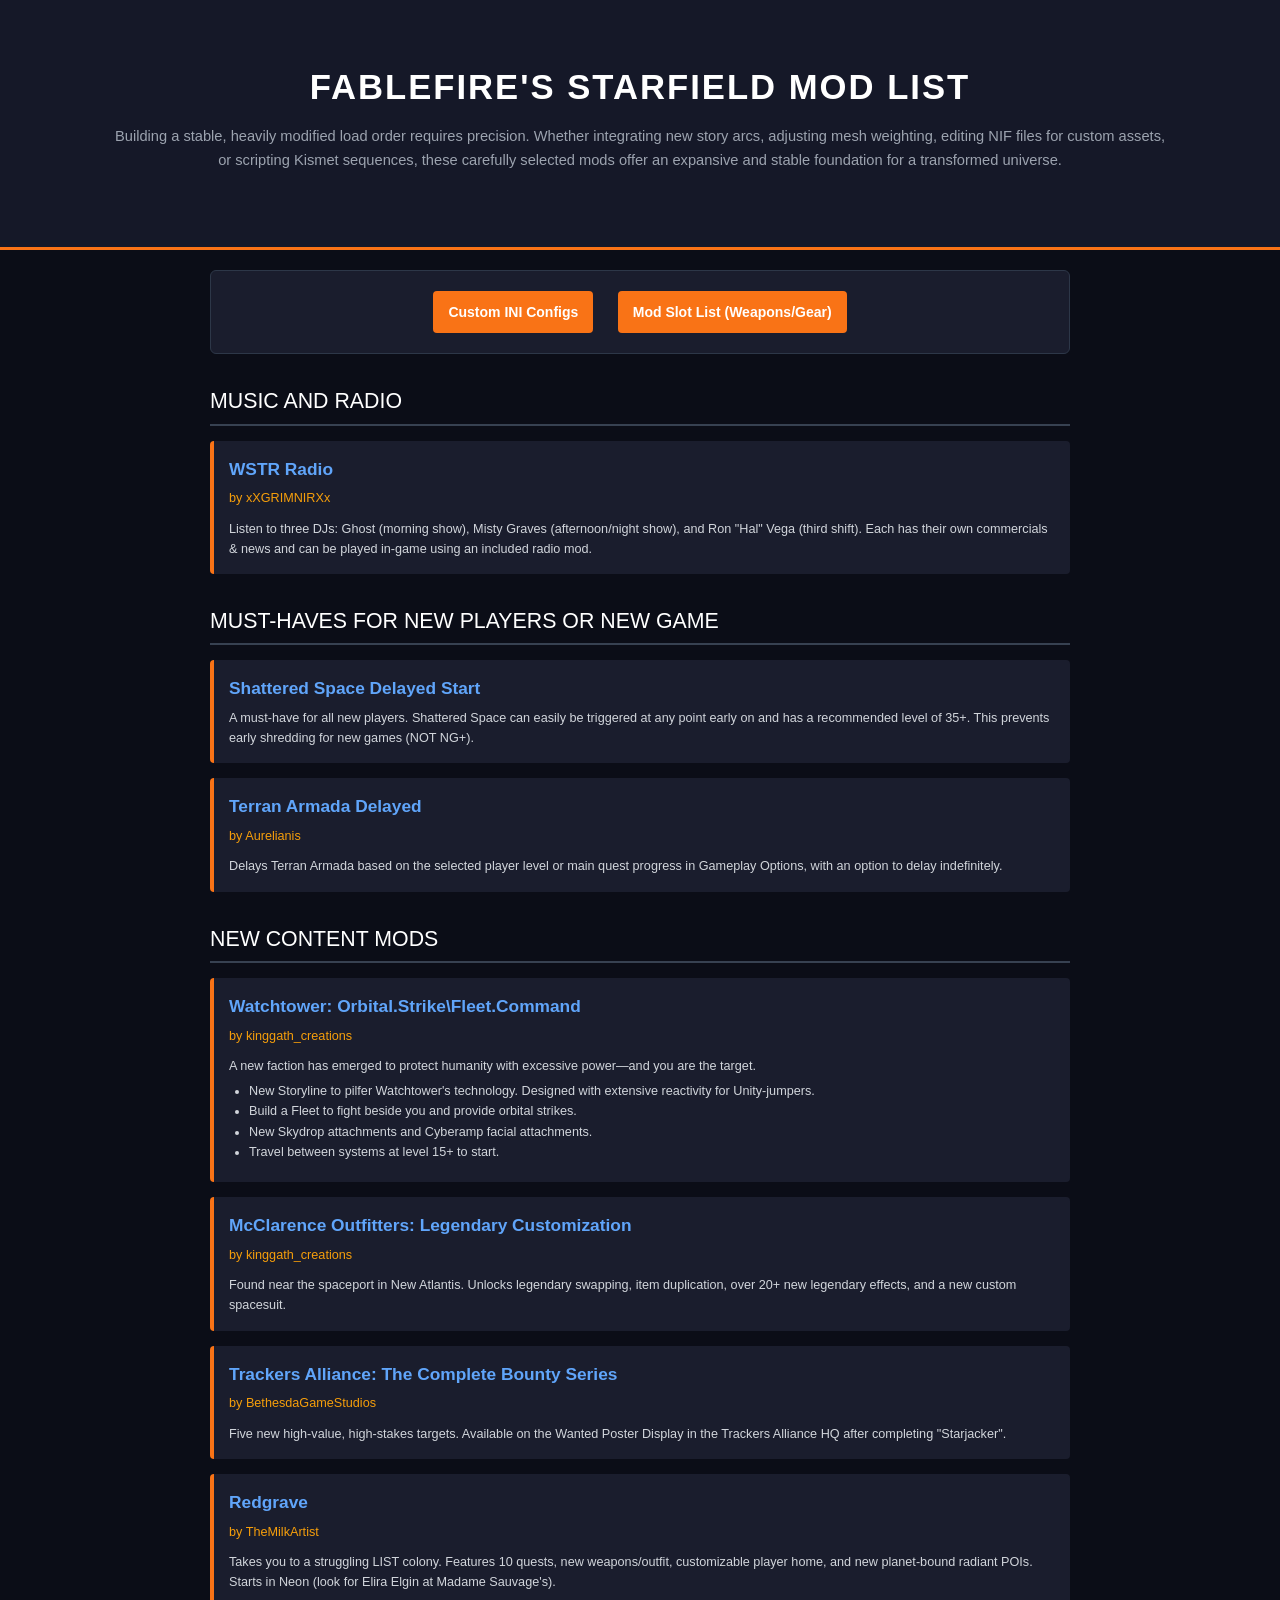
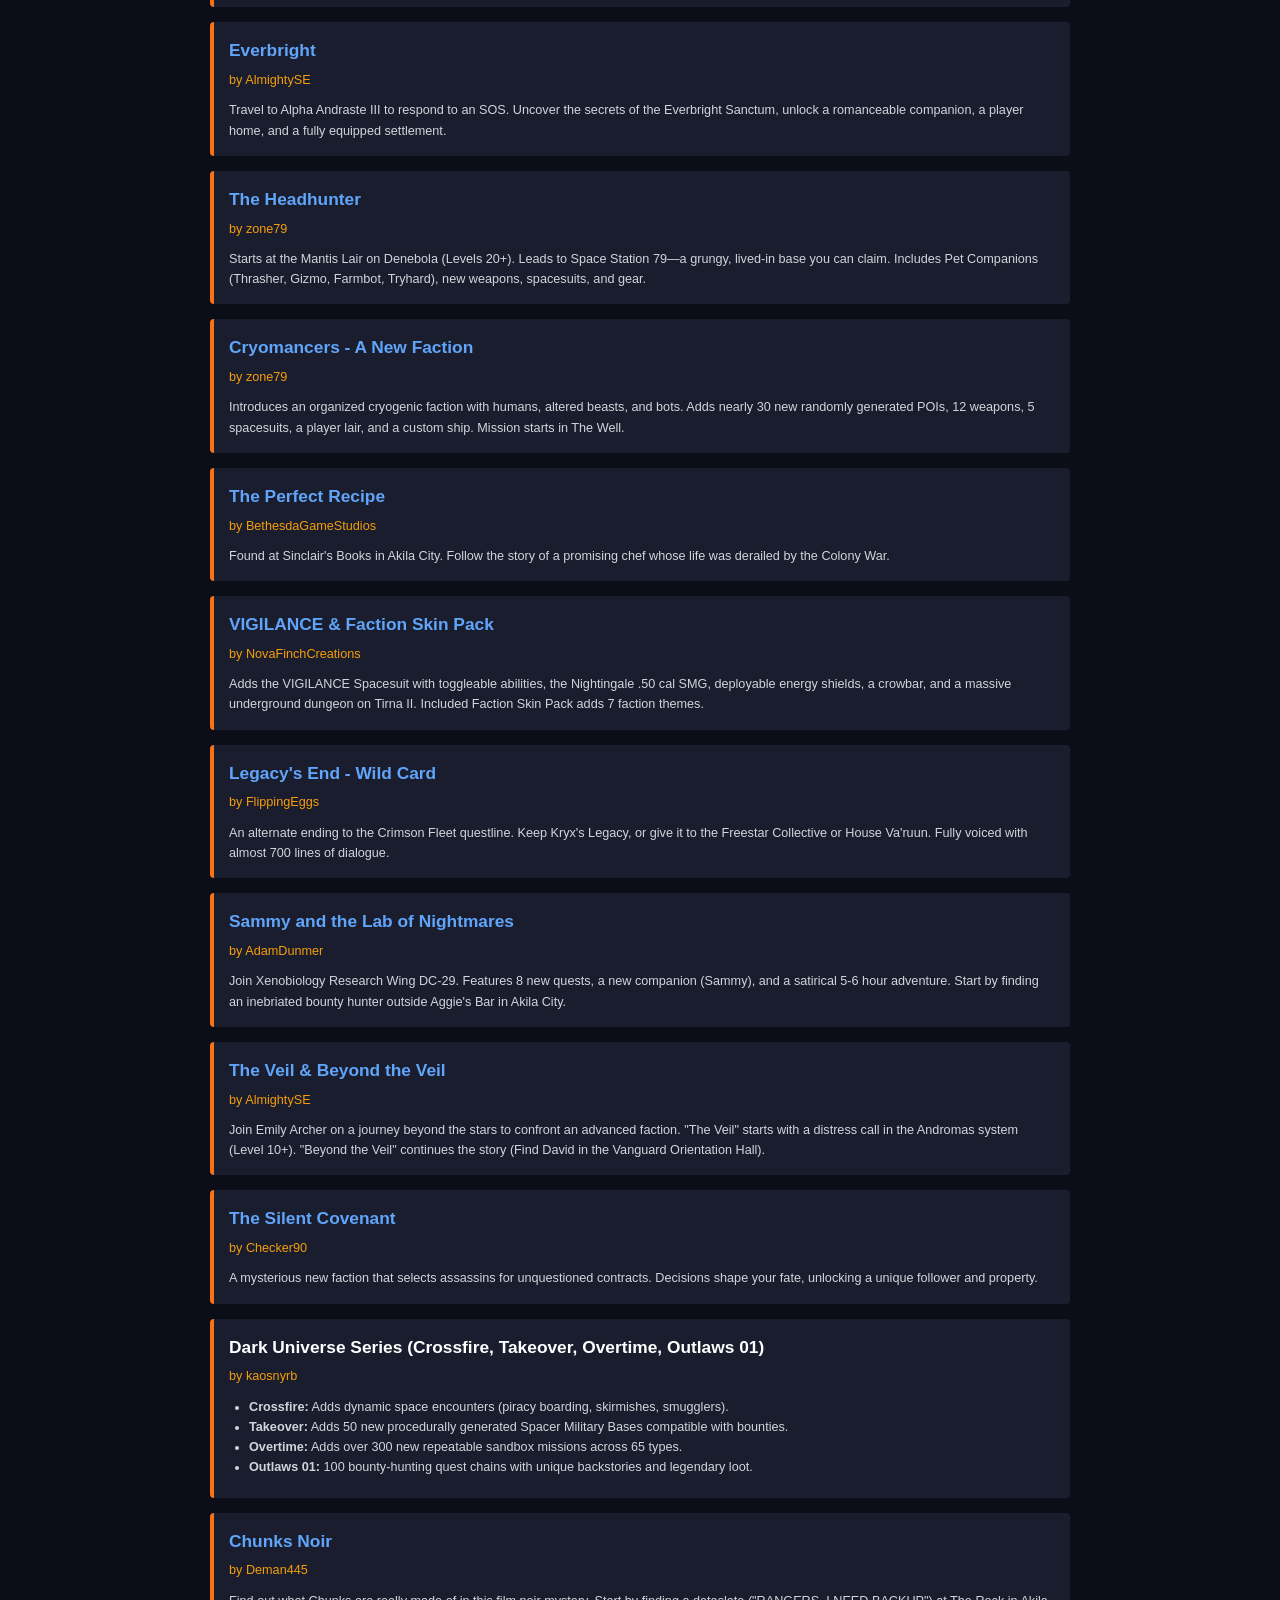
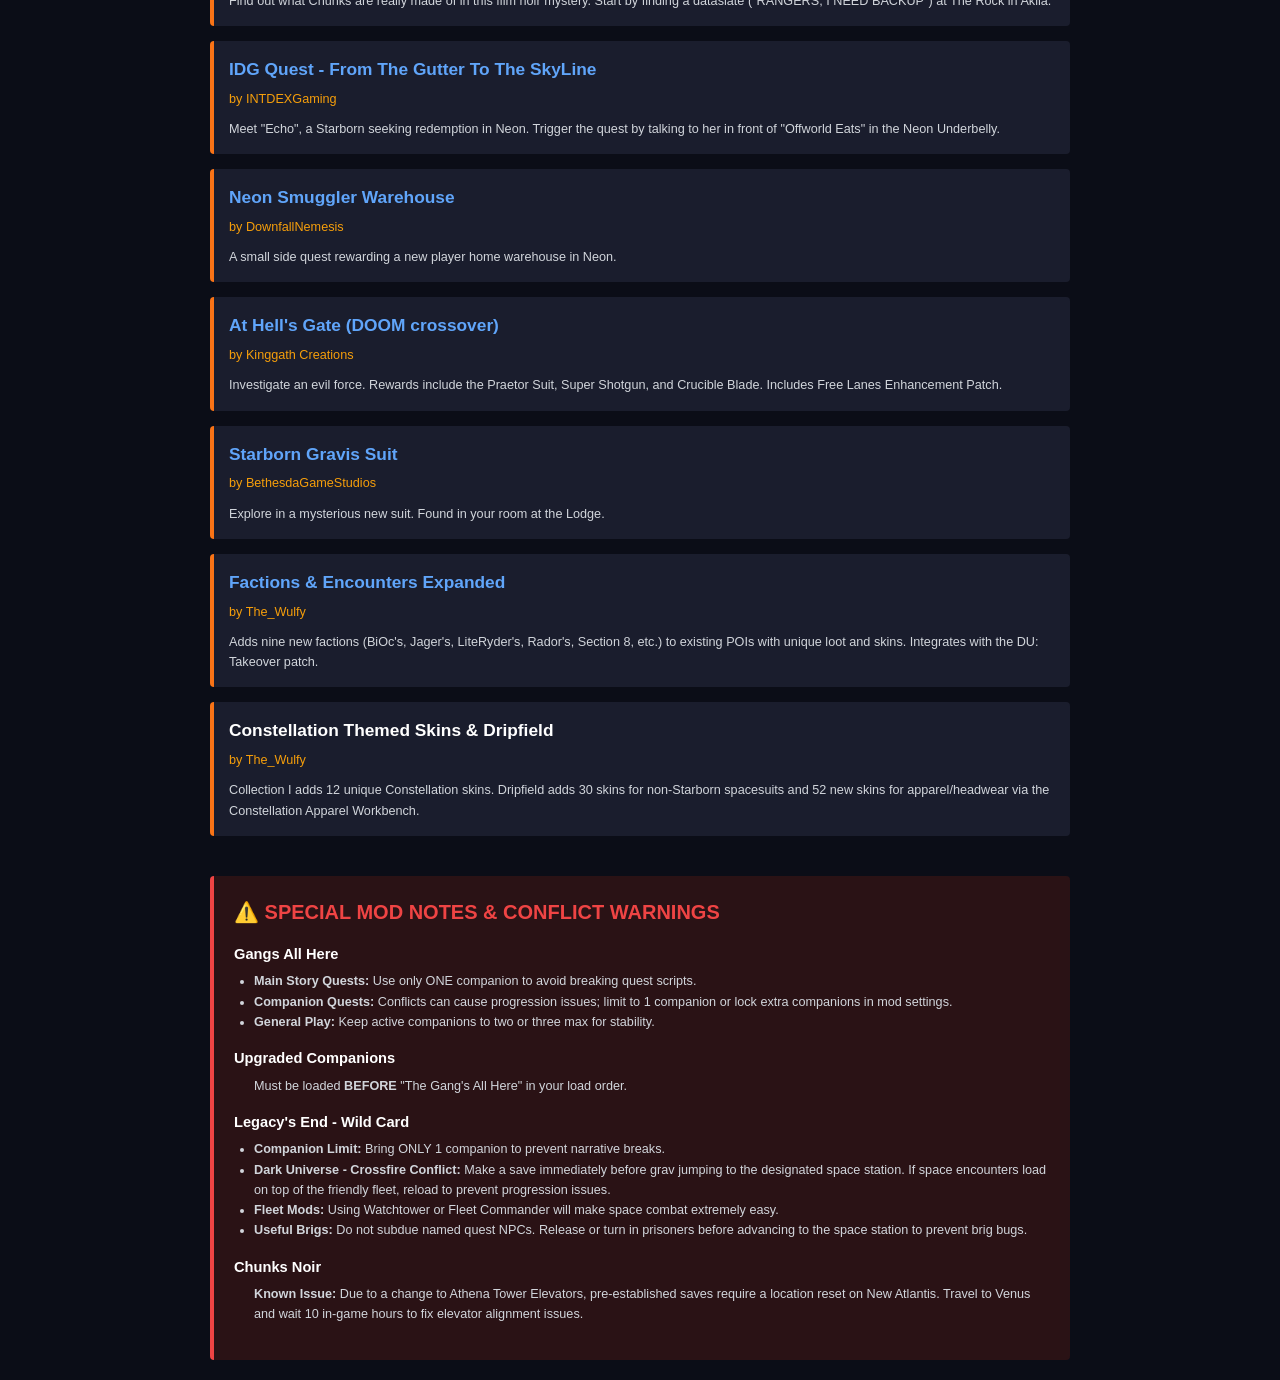
==== commit 2510b9fd: "Update Index.html" ====
--- a/Index.html
+++ b/Index.html
@@ -1,619 +1,355 @@
 <!DOCTYPE html>
 <html lang="en">
 <head>
-<meta charset="UTF-8">
-<meta name="viewport" content="width=device-width, initial-scale=1.0">
-<title>FableFire's Starfield Equipment Mod Database</title>
-<style>
-    body {
-        font-family: 'Segoe UI', Tahoma, Geneva, Verdana, sans-serif;
-        background-color: #0b0d17;
-        color: #d1d5db;
-        margin: 0;
-        padding: 20px;
-        line-height: 1.6;
-    }
-    .container {
-        max-width: 1200px;
-        margin: 0 auto;
-        background: #151828;
-        padding: 30px;
-        border-radius: 8px;
-        box-shadow: 0 4px 20px rgba(0,0,0,0.5);
-        border: 1px solid #2d3748;
-    }
-    h1 {
-        text-align: center;
-        color: #ffffff;
-        margin-bottom: 25px;
-        text-transform: uppercase;
-        letter-spacing: 2px;
-        border-bottom: 3px solid #f97316;
-        padding-bottom: 15px;
-    }
-    .search-container {
-        margin-bottom: 25px;
-    }
-    #searchInput {
-        width: 100%;
-        max-width: 500px;
-        padding: 12px 20px;
-        font-size: 16px;
-        background-color: #1a1d2d;
-        border: 1px solid #4a5568;
-        border-radius: 6px;
-        display: block;
-        margin: 0 auto;
-        color: #ffffff;
-        transition: border-color 0.3s;
-    }
-    #searchInput:focus {
-        border-color: #f97316;
-        outline: none;
-    }
-    
-    /* Tabs styling */
-    .tab {
-        overflow: hidden;
-        background-color: #1a1d2d;
-        border-radius: 6px 6px 0 0;
-        display: flex;
-        border: 1px solid #2d3748;
-        border-bottom: none;
-    }
-    .tab button {
-        background-color: inherit;
-        border: none;
-        outline: none;
-        cursor: pointer;
-        padding: 15px 24px;
-        transition: 0.3s;
-        font-size: 16px;
-        font-weight: bold;
-        flex: 1;
-        color: #9ca3af;
-        text-transform: uppercase;
-        letter-spacing: 1px;
-    }
-    .tab button:hover {
-        background-color: #25293e;
-        color: #ffffff;
-    }
-    .tab button.active {
-        background-color: #151828;
-        color: #f97316;
-        border-top: 3px solid #f97316;
-        margin-top: -3px;
-    }
-
-    /* Tab content */
-    .tabcontent {
-        display: none;
-        padding: 25px;
-        background-color: #151828;
-        border: 1px solid #2d3748;
-        border-top: none;
-        border-radius: 0 0 6px 6px;
-    }
-
-    table {
-        width: 100%;
-        border-collapse: collapse;
-        font-size: 14px;
-        margin-top: 10px;
-    }
-    th, td {
-        padding: 14px 18px;
-        border-bottom: 1px solid #2d3748;
-        text-align: left;
-    }
-    th {
-        background-color: #1a1d2d;
-        color: #ffffff;
-        cursor: pointer;
-        position: sticky;
-        top: 0;
-        user-select: none;
-        font-weight: 600;
-        text-transform: uppercase;
-        font-size: 13px;
-        letter-spacing: 0.5px;
-    }
-    th:hover {
-        background-color: #25293e;
-        color: #f97316;
-    }
-    tr:hover {
-        background-color: #1e2235;
-    }
-    .sort-icon {
-        margin-left: 8px;
-        font-size: 11px;
-        color: #9ca3af;
-    }
-    th.asc .sort-icon::after {
-        content: " ▲";
-        color: #f97316;
-    }
-    th.desc .sort-icon::after {
-        content: " ▼";
-        color: #f97316;
-    }
-    th:not(.asc):not(.desc) .sort-icon::after {
-        content: " ⇅";
-    }
-    .table-title {
-        color: #ffffff;
-        margin-top: 0;
-        border-bottom: 2px solid #374151;
-        padding-bottom: 10px;
-        font-size: 20px;
-    }
-</style>
+    <meta charset="UTF-8">
+    <meta name="viewport" content="width=device-width, initial-scale=1.0">
+    <title>FableFire's Starfield Mod List</title>
+    <style>
+        @page {
+            size: A4;
+            margin: 15mm 12mm;
+            background-color: #0b0d17;
+        }
+        *, *::before, *::after { box-sizing: border-box; }
+        body {
+            font-family: 'Segoe UI', Tahoma, Geneva, Verdana, sans-serif;
+            background-color: #0b0d17;
+            color: #d1d5db;
+            margin: 0;
+            padding: 0;
+            line-height: 1.6;
+        }
+        .hero {
+            background-color: #151828;
+            padding: 40px 20px;
+            text-align: center;
+            border-bottom: 3px solid #f97316;
+            margin: -15mm -12mm 20px -12mm;
+        }
+        .hero h1 {
+            color: #ffffff;
+            font-size: 26pt;
+            margin: 0;
+            text-transform: uppercase;
+            letter-spacing: 2px;
+        }
+        .hero p {
+            font-size: 11pt;
+            color: #9ca3af;
+            margin-top: 10px;
+            max-width: 85%;
+            margin-left: auto;
+            margin-right: auto;
+        }
+        .container {
+            width: 100%;
+            padding: 0 10px;
+        }
+        .links-box {
+            background-color: #1a1d2d;
+            border: 1px solid #2d3748;
+            padding: 15px;
+            text-align: center;
+            margin-bottom: 30px;
+            border-radius: 6px;
+        }
+        .btn {
+            display: inline-block;
+            background-color: #f97316;
+            color: #ffffff;
+            text-decoration: none;
+            padding: 10px 15px;
+            margin: 5px 10px;
+            border-radius: 4px;
+            font-weight: bold;
+            font-size: 10.5pt;
+        }
+        .category-title {
+            color: #ffffff;
+            font-size: 16pt;
+            border-bottom: 2px solid #374151;
+            padding-bottom: 5px;
+            margin-top: 30px;
+            margin-bottom: 15px;
+            text-transform: uppercase;
+        }
+        .mod-card {
+            background-color: #1a1d2d;
+            border-left: 4px solid #f97316;
+            padding: 15px;
+            margin-bottom: 15px;
+            page-break-inside: avoid;
+        }
+        .mod-title {
+            font-size: 13pt;
+            color: #ffffff;
+            margin: 0 0 5px 0;
+            font-weight: bold;
+        }
+        .mod-title a {
+            color: #60a5fa;
+            text-decoration: none;
+        }
+        .mod-author {
+            font-size: 9.5pt;
+            color: #f59e0b;
+            margin-bottom: 10px;
+        }
+        .mod-desc {
+            font-size: 9.5pt;
+            color: #d1d5db;
+            margin: 0;
+        }
+        .mod-desc ul {
+            margin: 5px 0;
+            padding-left: 20px;
+        }
+        .notes-section {
+            background-color: #2a1215;
+            border-left: 4px solid #ef4444;
+            padding: 20px;
+            margin-top: 40px;
+        }
+        .notes-title {
+            color: #ef4444;
+            font-size: 15pt;
+            margin-top: 0;
+            margin-bottom: 15px;
+            text-transform: uppercase;
+        }
+        .note-item {
+            margin-bottom: 15px;
+            page-break-inside: avoid;
+        }
+        .note-item h4 {
+            color: #ffffff;
+            margin: 0 0 5px 0;
+            font-size: 11pt;
+        }
+        .note-item p, .note-item ul {
+            font-size: 9.5pt;
+            margin: 0 0 10px 0;
+            padding-left: 20px;
+        }
+        /* Make it look centered and neat in a web browser too */
+        @media screen {
+            body { margin: 0; }
+            .hero { margin: 0; padding: 60px 20px; }
+            .container { max-width: 900px; margin: 0 auto; padding: 20px; }
+            .notes-section { border-radius: 4px; }
+            .mod-card { border-radius: 4px; }
+        }
+    </style>
 </head>
 <body>
 
+<div class="hero">
+    <h1>FableFire's Starfield Mod List</h1>
+    <p>Building a stable, heavily modified load order requires precision. Whether integrating new story arcs, adjusting mesh weighting, editing NIF files for custom assets, or scripting Kismet sequences, these carefully selected mods offer an expansive and stable foundation for a transformed universe.</p>
+</div>
+
 <div class="container">
-    <h1>Starfield Equipment Mod Database</h1>
+    <div class="links-box">
+        <a href="https://drive.google.com/drive/folders/1IuJSevtT30CsbuSPgMwMbvyM0jWRvTxs?usp=sharing" class="btn" target="_blank">Custom INI Configs</a>
+        <a href="https://phenomenon010.github.io/Starfield-Modlist/" class="btn" target="_blank">Mod Slot List (Weapons/Gear)</a>
+    </div>
+
+    <div class="category-title">Music and Radio</div>
+    <div class="mod-card">
+        <div class="mod-title"><a href="https://www.nexusmods.com/starfield/mods/15933" target="_blank">WSTR Radio</a></div>
+        <div class="mod-author">by xXGRIMNIRXx</div>
+        <div class="mod-desc">Listen to three DJs: Ghost (morning show), Misty Graves (afternoon/night show), and Ron "Hal" Vega (third shift). Each has their own commercials & news and can be played in-game using an included radio mod.</div>
+    </div>
+
+    <div class="category-title">Must-Haves for New Players or New Game</div>
+    <div class="mod-card">
+        <div class="mod-title"><a href="https://www.nexusmods.com/starfield/mods/11788?tab=description" target="_blank">Shattered Space Delayed Start</a></div>
+        <div class="mod-desc">A must-have for all new players. Shattered Space can easily be triggered at any point early on and has a recommended level of 35+. This prevents early shredding for new games (NOT NG+).</div>
+    </div>
+    <div class="mod-card">
+        <div class="mod-title"><a href="https://www.nexusmods.com/starfield/mods/16373" target="_blank">Terran Armada Delayed</a></div>
+        <div class="mod-author">by Aurelianis</div>
+        <div class="mod-desc">Delays Terran Armada based on the selected player level or main quest progress in Gameplay Options, with an option to delay indefinitely.</div>
+    </div>
+
+    <div class="category-title">New Content Mods</div>
     
-    <div class="search-container">
-        <input type="text" id="searchInput" onkeyup="searchTables()" placeholder="Search active table for mods, descriptions, or slots...">
-    </div>
-
-    <div class="tab">
-        <button class="tablinks active" onclick="openTab(event, 'Weapon')">Weapons</button>
-        <button class="tablinks" onclick="openTab(event, 'Spacesuit')">Spacesuits</button>
-        <button class="tablinks" onclick="openTab(event, 'Helmet')">Helmets</button>
-        <button class="tablinks" onclick="openTab(event, 'BoostPack')">Boost Packs</button>
-    </div>
-
-    <!-- WEAPONS TAB -->
-    <div id="Weapon" class="tabcontent" style="display: block;">
-        <h2 class="table-title">Weapon Modifications</h2>
-        <table id="WeaponTable">
-            <thead>
-                <tr>
-                    <th onclick="sortTable('WeaponTable', 0)">Slot / Category <span class="sort-icon"></span></th>
-                    <th onclick="sortTable('WeaponTable', 1)">Mod Name <span class="sort-icon"></span></th>
-                    <th onclick="sortTable('WeaponTable', 2)">Description <span class="sort-icon"></span></th>
-                </tr>
-            </thead>
-            <tbody>
-                <tr><td>Barrel</td><td>Standard Barrel</td><td>Standard layout altering basic trajectory and range.</td></tr>
-                <tr><td>Barrel</td><td>Long Barrel</td><td>Increases range and accuracy at the cost of weight.</td></tr>
-                <tr><td>Barrel</td><td>Short Barrel</td><td>Reduces weight and increases aim speed at the cost of range.</td></tr>
-                <tr><td>Barrel</td><td>Bull Barrel</td><td>Heavier barrel configuration for increased accuracy and stability.</td></tr>
-                <tr><td>Barrel</td><td>Fluted Barrel</td><td>Lightens the weapon while maintaining accuracy and cooling.</td></tr>
-                <tr><td>Barrel</td><td>Magnetic Rails</td><td>Electromagnetically accelerates projectiles for massive damage.</td></tr>
-                <tr><td>Barrel</td><td>Suppressed Barrel</td><td>Integrates a sound suppressor to mask firing profile.</td></tr>
-                <tr><td>Barrel</td><td>Advanced Barrel</td><td>Improves heat mechanics for increased damage at the cost of fire rate.</td></tr>
-                <tr><td>Cover</td><td>Removed Cover</td><td>Exposes internal casing to reduce weapon weight.</td></tr>
-                <tr><td>Cover</td><td>Standard Cover</td><td>Standard housing cover layout.</td></tr>
-                <tr><td>Cover</td><td>Amplifier</td><td>Internal housing energy amplifier to scale energy output.</td></tr>
-                <tr><td>Laser & Optics</td><td>Iron Sights</td><td>Standard mechanical targeting layout.</td></tr>
-                <tr><td>Laser & Optics</td><td>Laser Sight</td><td>Casts a laser tracking node to increase hip-fire accuracy.</td></tr>
-                <tr><td>Laser & Optics</td><td>Recon Laser Sight</td><td>Targets marked automatically when aimed over.</td></tr>
-                <tr><td>Laser & Optics</td><td>Reflex Sight</td><td>Electronic sight offering rapid target acquisition.</td></tr>
-                <tr><td>Laser & Optics</td><td>Holographic Sight</td><td>High-accuracy holographic projection aiming lens.</td></tr>
-                <tr><td>Laser & Optics</td><td>Short Scope</td><td>Low-magnification long-range optic.</td></tr>
-                <tr><td>Laser & Optics</td><td>Medium Scope</td><td>Mid-magnification long-range optic.</td></tr>
-                <tr><td>Laser & Optics</td><td>Long Scope</td><td>High-magnification long-range optic.</td></tr>
-                <tr><td>Laser & Optics</td><td>Recon Scope</td><td>High-magnification tracking scope layout.</td></tr>
-                <tr><td>Muzzle</td><td>Compensator</td><td>Increases stability and hip-fire accuracy.</td></tr>
-                <tr><td>Muzzle</td><td>Muzzle Brake</td><td>Controls gas distribution to stabilize severe vertical recoil.</td></tr>
-                <tr><td>Muzzle</td><td>Large Muzzle Brake</td><td>Heavy recoil control module.</td></tr>
-                <tr><td>Muzzle</td><td>Suppressor</td><td>Separately attached muzzle suppressor for stealth optimization.</td></tr>
-                <tr><td>Muzzle</td><td>Stealth Lasers</td><td>Lowers weapon emission visibility signature.</td></tr>
-                <tr><td>Muzzle</td><td>Shock Charge Band</td><td>Adds an electrical component to impacts.</td></tr>
-                <tr><td>Muzzle</td><td>Choke</td><td>Specifically constricts shotgun projectile spread patterns.</td></tr>
-                <tr><td>Muzzle</td><td>Focus Nozzle</td><td>Pinpoints plasma/laser arcs into highly concentrated beams.</td></tr>
-                <tr><td>Stock & Grips</td><td>Standard Grip</td><td>Standard grip profile.</td></tr>
-                <tr><td>Stock & Grips</td><td>Tactical Grip</td><td>Lightweight ergonomics for increased aim down sights speed.</td></tr>
-                <tr><td>Stock & Grips</td><td>Ergonomic Grip</td><td>Highly tailored grip to balance recoil control.</td></tr>
-                <tr><td>Stock & Grips</td><td>Standard Stock</td><td>Standard rifle buttstock.</td></tr>
-                <tr><td>Stock & Grips</td><td>Tactical Stock</td><td>Lightened stock configuration maximizing handling traits.</td></tr>
-                <tr><td>Stock & Grips</td><td>Ergonomic Stock</td><td>Optimal weight allocation to mitigate prolonged sight drift.</td></tr>
-                <tr><td>Stock & Grips</td><td>Stabilizing Stock</td><td>Specialized heavy stock to curb automatic recoil sway.</td></tr>
-                <tr><td>Stock & Grips</td><td>Folding Stock</td><td>Greatly reduces size and weapon weight.</td></tr>
-                <tr><td>Magazine & Battery</td><td>Standard Magazine/Battery</td><td>Default structural ammunition cell capacity.</td></tr>
-                <tr><td>Magazine & Battery</td><td>Small/Large/Tactical Magazine/Battery</td><td>Shifts cell capacity or reload pacing parameters.</td></tr>
-                <tr><td>Magazine & Battery</td><td>Drum Magazine</td><td>Maximizes storage capacity at the absolute cost of speed.</td></tr>
-                <tr><td>Magazine & Battery</td><td>Armor-Piercing Rounds</td><td>Heavy-casing projectiles built to defeat armor layers.</td></tr>
-                <tr><td>Magazine & Battery</td><td>Depleted Uranium Rounds</td><td>Highly dense cores that cut through advanced armor arrays.</td></tr>
-                <tr><td>Magazine & Battery</td><td>EM-Charged Shot / Electromagnetic Beams/Magazine</td><td>Inflicts systemic disruption to stun organic and mechanical entities.</td></tr>
-                <tr><td>Magazine & Battery</td><td>Explosive Rounds</td><td>Generates volatile shell detonations upon impact points.</td></tr>
-                <tr><td>Magazine & Battery</td><td>Flechette Rounds</td><td>Fires tearing barbs that slice through soft target armor layers.</td></tr>
-                <tr><td>Magazine & Battery</td><td>Penetrator Rounds</td><td>Pierces cleanly through enemies and thin cover surfaces.</td></tr>
-                <tr><td>Magazine & Battery</td><td>Whitehot Rounds</td><td>Thermal-tipped ammunition designed to continuously burn targets.</td></tr>
-                <tr><td>Magazine & Battery</td><td>Annihilator Rounds</td><td>Projectiles radiating an unstable aura that aggressively spreads across adjacent entities.</td></tr>
-                <tr><td>Internal</td><td>Amplifier</td><td>Scales energy beam potency and overall kinetic power output.</td></tr>
-                <tr><td>Internal</td><td>Bullet Hose</td><td>Specialized high-cycle action multiplying range, fire rate, and accuracy attributes.</td></tr>
-                <tr><td>Internal</td><td>Hair Trigger</td><td>Significantly increases weapon cycle response and fire rate.</td></tr>
-                <tr><td>Internal</td><td>High Powered</td><td>Upgrades internal receiver linkages to boost muzzle energy and damage.</td></tr>
-                <tr><td>Internal</td><td>High Velocity</td><td>Specialized internal component optimization to drive higher bullet speeds.</td></tr>
-                <tr><td>Internal</td><td>Overclocked</td><td>Forces mechanical actions past intended safety baselines to elevate cyclic fire rate.</td></tr>
-                <tr><td>Receiver</td><td>Semi-Automatic</td><td>Traditional single projectile discharge per cycle.</td></tr>
-                <tr><td>Receiver</td><td>Burst Fire</td><td>Discharges a set, high-velocity grouped burst per single action.</td></tr>
-                <tr><td>Receiver</td><td>Fully Automatic</td><td>Provides a continuous payload stream while trigger remains down.</td></tr>
-                <tr><td>Receiver</td><td>Binary Trigger</td><td>Doubles fire cycling speeds by firing on both trigger depression and release steps.</td></tr>
-                <tr><td>Melee Additions</td><td>Alloyed Steel Blade</td><td>Hardened edge composition augmenting base cutting power.</td></tr>
-                <tr><td>Melee Additions</td><td>Corroding Blade</td><td>Imbues slashes with persistent acidic armor-stripping properties.</td></tr>
-                <tr><td>Melee Additions</td><td>Alloy Handle</td><td>Lightens balance to favor swift kinetic attack cycles.</td></tr>
-                <tr><td>Melee Additions</td><td>Ergonomic Handle</td><td>Stabilizes stance to maximize weapon impact force profiles.</td></tr>
-                <tr><td>Melee Additions</td><td>Experimental Alloy Handle</td><td>Advanced construction balancing extreme cutting swing paces.</td></tr>
-                <tr><td>Melee Additions</td><td>Accelerant</td><td>Dramatically boosts swinging speed at the absolute cost of edge tracking.</td></tr>
-                <tr><td>Upgrade Module</td><td>Accuracy Upgrade</td><td>Permanent technical application optimizing stability thresholds.</td></tr>
-                <tr><td>Upgrade Module</td><td>Aim Speed Upgrade</td><td>Mechanical modifications targeting target acquisition velocity.</td></tr>
-                <tr><td>Upgrade Module</td><td>Ammo Capacity Upgrade</td><td>Physical alignment increasing structural ammunition capacities.</td></tr>
-                <tr><td>Upgrade Module</td><td>Attack Speed Upgrade</td><td>Mechanical adjustments boosting physical strike or action velocity.</td></tr>
-                <tr><td>Upgrade Module</td><td>Damage Upgrade</td><td>Baseline calibration pushing core explosive or physical impact metrics higher.</td></tr>
-                <tr><td>Upgrade Module</td><td>Range Upgrade</td><td>Muzzle and energy alignment extending terminal velocity profiles.</td></tr>
-                <tr><td>Upgrade Module</td><td>Reload Speed Upgrade</td><td>Friction reduction to optimize magazine exchange windows.</td></tr>
-                <tr><td>Rank 1 (Rare)</td><td>Anti-Personnel</td><td>+10% damage against humans.</td></tr>
-                <tr><td>Rank 1 (Rare)</td><td>Bashing</td><td>Deals double damage when gun bashing.</td></tr>
-                <tr><td>Rank 1 (Rare)</td><td>Berserker</td><td>Deal more damage the less armor one has.</td></tr>
-                <tr><td>Rank 1 (Rare)</td><td>Cornered</td><td>Damage increases as health decreases.</td></tr>
-                <tr><td>Rank 1 (Rare)</td><td>Disassembler</td><td>+20% damage against robots.</td></tr>
-                <tr><td>Rank 1 (Rare)</td><td>Extended Magazine</td><td>Doubles the base magazine capacity.</td></tr>
-                <tr><td>Rank 1 (Rare)</td><td>Exterminator</td><td>+30% damage against aliens.</td></tr>
-                <tr><td>Rank 1 (Rare)</td><td>Furious</td><td>Each consecutive hit deals more damage.</td></tr>
-                <tr><td>Rank 1 (Rare)</td><td>Instigating</td><td>Deals double damage to targets with full health.</td></tr>
-                <tr><td>Rank 1 (Rare)</td><td>Space-Adept</td><td>+30% damage while in space, and -15% damage while on a planet.</td></tr>
-                <tr><td>Rank 2 (Epic)</td><td>Corrosive</td><td>Randomly deals corrosive damage and reduces the targets' armor over 6 seconds.</td></tr>
-                <tr><td>Rank 2 (Epic)</td><td>Crippling</td><td>Deals +30% damage on the next attack after hitting a target's limbs.</td></tr>
-                <tr><td>Rank 2 (Epic)</td><td>Handloading</td><td>Volatile rounds that are designed to pack a bigger punch, but aren't as stable and can fail on occasion.</td></tr>
-                <tr><td>Rank 2 (Epic)</td><td>Hitman</td><td>+15% damage while aiming.</td></tr>
-                <tr><td>Rank 2 (Epic)</td><td>Incendiary</td><td>Randomly deals incendiary damage.</td></tr>
-                <tr><td>Rank 2 (Epic)</td><td>Lacerate</td><td>Randomly applies a bleed effect to the target.</td></tr>
-                <tr><td>Rank 2 (Epic)</td><td>Med Theft</td><td>Chance that humans drop extra Med Packs on death.</td></tr>
-                <tr><td>Rank 2 (Epic)</td><td>Poison</td><td>Randomly deals poison damage and slows the target.</td></tr>
-                <tr><td>Rank 2 (Epic)</td><td>Radioactive</td><td>Randomly deals radioactive damage and demoralizes (add fear/panic debuff that interrupts combat behavior and forces retreat) the target.</td></tr>
-                <tr><td>Rank 2 (Epic)</td><td>Rapid</td><td>+25% increase in attack speed.</td></tr>
-                <tr><td>Rank 2 (Epic)</td><td>Staggering</td><td>Small chance to stagger enemies.</td></tr>
-                <tr><td>Rank 3 (Legendary)</td><td>Concussive</td><td>Small chance to knock down targets.</td></tr>
-                <tr><td>Rank 3 (Legendary)</td><td>Demoralizing</td><td>Small chance to demoralize (add fear/panic debuff that interrupts combat behavior and forces retreat) a target.</td></tr>
-                <tr><td>Rank 3 (Legendary)</td><td>Explosive</td><td>Randomly switches to explosive rounds.</td></tr>
-                <tr><td>Rank 3 (Legendary)</td><td>Frenzy</td><td>Small chance to frenzy a target.</td></tr>
-                <tr><td>Rank 3 (Legendary)</td><td>One Inch Punch</td><td>Rounds fire in a shotgun-like spread.</td></tr>
-                <tr><td>Rank 3 (Legendary)</td><td>Shattering</td><td>Break through even the strongest armor.</td></tr>
-                <tr><td>Rank 3 (Legendary)</td><td>Skip Shot</td><td>Every fourth shot fires two projectiles at once.</td></tr>
-                <tr><td>Rank 3 (Legendary)</td><td>Tesla</td><td>Rounds will sometimes emit electricity where they land that damages and slows nearby targets.</td></tr>
-                <tr><td>Rank 3 (Legendary)</td><td>Titanium Build</td><td>Premium build materials make this weapon light as a feather.</td></tr>
-                <tr><td>Rank 4 (Exotic)</td><td>Barbaric</td><td>Attacks are faster and get more powerful with each consecutive hit; movement speed is increased while in combat.</td></tr>
-                <tr><td>Rank 4 (Exotic)</td><td>Bloodthirsty</td><td>Killing enemies grants health.</td></tr>
-                <tr><td>Rank 4 (Exotic)</td><td>Kismet</td><td>On reload, there is a 25% chance to triple your magazine size.</td></tr>
-                <tr><td>Rank 4 (Exotic)</td><td>Methodical</td><td>Grants a massive damage boost after killing elite enemies.</td></tr>
-                <tr><td>Rank 4 (Exotic)</td><td>Reckless</td><td>Ranged weapons only: Magazine size is reduced to 1, damage is increased by 500%, and your maximum health is reduced by 50%.</td></tr>
-                <tr><td>Rank 4 (Exotic)</td><td>Saboteur</td><td>Damaging robots has a chance to instantly kill them, and robots that die from this effect also explode.</td></tr>
-            </tbody>
-        </table>
-    </div>
-
-    <!-- SPACESUITS TAB -->
-    <div id="Spacesuit" class="tabcontent">
-        <h2 class="table-title">Spacesuit Modifications</h2>
-        <table id="SpacesuitTable">
-            <thead>
-                <tr>
-                    <th onclick="sortTable('SpacesuitTable', 0)">Slot / Category <span class="sort-icon"></span></th>
-                    <th onclick="sortTable('SpacesuitTable', 1)">Mod Name <span class="sort-icon"></span></th>
-                    <th onclick="sortTable('SpacesuitTable', 2)">Description <span class="sort-icon"></span></th>
-                </tr>
-            </thead>
-            <tbody>
-                <tr><td>Slot 1</td><td>Ballistic Shielding</td><td>Increases physical damage resistance.</td></tr>
-                <tr><td>Slot 1</td><td>EM Shielding</td><td>Increases Electromagnetic resistance.</td></tr>
-                <tr><td>Slot 1</td><td>Energy Shielding</td><td>Increases Energy resistance.</td></tr>
-                <tr><td>Slot 1 (Additional)</td><td>Improved Ballistic Shielding</td><td>greatly increases ballistic resistance.</td></tr>
-                <tr><td>Slot 1 (Additional)</td><td>EM+Energy Shielding</td><td>increases both energy and EM resistances.</td></tr>
-                <tr><td>Slot 2</td><td>Explosive Shielding</td><td>Reduces damage taken from explosives.</td></tr>
-                <tr><td>Slot 2</td><td>Optimized Servos</td><td>Reduces Oxygen cost for sprinting.</td></tr>
-                <tr><td>Slot 2</td><td>Auto-Medic</td><td>Automatically use a Med Pack when hit and health is below 25%, once every 60 seconds.</td></tr>
-                <tr><td>Slot 2 (Additional)</td><td>Thermal/Corrosive/Radiation/Airborne Shielding</td><td>increases resistance to corresponding environmental damage.</td></tr>
-                <tr><td>Slot 3</td><td>Heavy Shielding</td><td>Increases all overarching damage resistances.</td></tr>
-                <tr><td>Slot 3</td><td>Exo Servos</td><td>Increases melee damage output.</td></tr>
-                <tr><td>Slot 3 (Additional)</td><td>Chem Distribution System</td><td>increases all Chems duration.</td></tr>
-                <tr><td>Slot 3 (Additional)</td><td>Composite Materials</td><td>reduces weight.</td></tr>
-                <tr><td>Slot 3 (Additional)</td><td>Hazard Protection</td><td>increases resistance to all types of environmental damage.</td></tr>
-                <tr><td>Slot 4</td><td>Pocketed</td><td>Increases overall carrying capacity.</td></tr>
-                <tr><td>Slot 4</td><td>Gravitic Composites</td><td>Reduces detection from enemies, enhancing stealth.</td></tr>
-                <tr><td>Slot 4 (Additional)</td><td>Fortified Servos</td><td>increases jump height.</td></tr>
-                <tr><td>Slot 4 (Additional)</td><td>Life Support</td><td>decreases change of getting an affliction.</td></tr>
-                <tr><td>Slot 4 (Additional)</td><td>Internal Dampeners</td><td>increases stagger resistance.</td></tr>
-                <tr><td>Rank 1 (Rare)</td><td>Ablative</td><td>-15% incoming energy damage.</td></tr>
-                <tr><td>Rank 1 (Rare)</td><td>Anti-Ballistic</td><td>-15% incoming Physical damage from ranged weapons.</td></tr>
-                <tr><td>Rank 1 (Rare)</td><td>Beast Hunter</td><td>-15% damage from Alien enemies.</td></tr>
-                <tr><td>Rank 1 (Rare)</td><td>Bolstering</td><td>Grants up to +100 Energy resistance and Physical resistance, the lower your health.</td></tr>
-                <tr><td>Rank 1 (Rare)</td><td>Chameleon</td><td>Blend with the environment while sneaking and not moving.</td></tr>
-                <tr><td>Rank 1 (Rare)</td><td>Combat Veteran</td><td>-15% damage from Human enemies.</td></tr>
-                <tr><td>Rank 1 (Rare)</td><td>O2 Boosted</td><td>+20% oxygen capacity.</td></tr>
-                <tr><td>Rank 1 (Rare)</td><td>O2 Filter</td><td>-25% oxygen consumption.</td></tr>
-                <tr><td>Rank 1 (Rare)</td><td>Sturdy</td><td>-15% incoming melee damage.</td></tr>
-                <tr><td>Rank 1 (Rare)</td><td>Technician</td><td>-15% damage from Robot enemies.</td></tr>
-                <tr><td>Rank 2 (Epic)</td><td>Acrobat</td><td>-50% fall damage.</td></tr>
-                <tr><td>Rank 2 (Epic)</td><td>Analyzer</td><td>+10% damage to scanned targets.</td></tr>
-                <tr><td>Rank 2 (Epic)</td><td>Antiseptic</td><td>+25 Airborne Resistance.</td></tr>
-                <tr><td>Rank 2 (Epic)</td><td>Auto-Medic</td><td>Automatically use a Med Pack when hit and health is below 25%, once every 60 seconds.</td></tr>
-                <tr><td>Rank 2 (Epic)</td><td>Fastened</td><td>+20 carry capacity.</td></tr>
-                <tr><td>Rank 2 (Epic)</td><td>Galvanized</td><td>+25 Corrosive Resistance.</td></tr>
-                <tr><td>Rank 2 (Epic)</td><td>Hacker</td><td>+2 max auto attempts that can be banked while hacking.</td></tr>
-                <tr><td>Rank 2 (Epic)</td><td>Leadlined</td><td>+25 Radiation Resistance.</td></tr>
-                <tr><td>Rank 2 (Epic)</td><td>Liquid Cooled</td><td>+25 Thermal Resistance.</td></tr>
-                <tr><td>Rank 2 (Epic)</td><td>Resource Hauler</td><td>Resources weigh 25% less.</td></tr>
-                <tr><td>Rank 2 (Epic)</td><td>Weapon Holsters</td><td>Weapons weigh 50% less.</td></tr>
-                <tr><td>Rank 3 (Legendary)</td><td>Armor-Plated</td><td>-10% incoming Physical, Energy, and EM damage.</td></tr>
-                <tr><td>Rank 3 (Legendary)</td><td>Assisted Carry</td><td>Drain 75% less O2 when running while encumbered.</td></tr>
-                <tr><td>Rank 3 (Legendary)</td><td>Fast Reflexes</td><td>+15% Movement speed.</td></tr>
-                <tr><td>Rank 3 (Legendary)</td><td>Headhunter</td><td>Deals +25% damage on the next attack after hitting a target's head.</td></tr>
-                <tr><td>Rank 3 (Legendary)</td><td>Incendiary</td><td>10% chance to ignite nearby attackers.</td></tr>
-                <tr><td>Rank 3 (Legendary)</td><td>Mechanized</td><td>+40 carry capacity.</td></tr>
-                <tr><td>Rank 3 (Legendary)</td><td>Mirrored</td><td>4% chance to reflect attacks.</td></tr>
-                <tr><td>Rank 3 (Legendary)</td><td>Reactive</td><td>10% chance to stagger nearby attackers.</td></tr>
-                <tr><td>Rank 3 (Legendary)</td><td>Repulsing</td><td>5% chance to disarm nearby attackers.</td></tr>
-                <tr><td>Rank 3 (Legendary)</td><td>Sentinel</td><td>75% chance to reduce damage by 50% while standing still.</td></tr>
-                <tr><td>Rank 3 (Legendary)</td><td>Sensor Chip</td><td>+20% accuracy while firing on the move.</td></tr>
-                <tr><td>Rank 4 (Exotic)</td><td>Abyssal Release</td><td>After taking significant damage, you automatically deal massive amounts of damage to an attacker.</td></tr>
-                <tr><td>Rank 4 (Exotic)</td><td>Advanced Targeting</td><td>Kills while moving increase your accuracy by 15% for 20 seconds; stacks up to three times.</td></tr>
-                <tr><td>Rank 4 (Exotic)</td><td>Electrified</td><td>Enemies attacking have a chance to be electrocuted.</td></tr>
-                <tr><td>Rank 4 (Exotic)</td><td>Enigmatic</td><td>Holograms of yourself appear while in combat, confusing enemies.</td></tr>
-                <tr><td>Rank 4 (Exotic)</td><td>Inspiring</td><td>Increases companion health and damage output.</td></tr>
-                <tr><td>Rank 4 (Exotic)</td><td>Mercenary</td><td>Killing 3 enemies within 10 seconds increases your critical hit chance by 50% for 20 seconds.</td></tr>
-                <tr><td>Rank 4 (Exotic)</td><td>Speedster</td><td>While at full health you run much faster, and taking damage has a chance to knockdown nearby enemies.</td></tr>
-            </tbody>
-        </table>
-    </div>
-
-    <!-- HELMETS TAB -->
-    <div id="Helmet" class="tabcontent">
-        <h2 class="table-title">Helmet Modifications</h2>
-        <table id="HelmetTable">
-            <thead>
-                <tr>
-                    <th onclick="sortTable('HelmetTable', 0)">Slot / Category <span class="sort-icon"></span></th>
-                    <th onclick="sortTable('HelmetTable', 1)">Mod Name <span class="sort-icon"></span></th>
-                    <th onclick="sortTable('HelmetTable', 2)">Description <span class="sort-icon"></span></th>
-                </tr>
-            </thead>
-            <tbody>
-                <tr><td>Slot 1</td><td>Ballistic Shielding</td><td>Increases physical damage resistance.</td></tr>
-                <tr><td>Slot 1</td><td>EM Shielding</td><td>Increases Electromagnetic resistance.</td></tr>
-                <tr><td>Slot 1</td><td>Energy Shielding</td><td>Increases Energy resistance.</td></tr>
-                <tr><td>Slot 1 (Additional)</td><td>Improved Ballistic Shielding</td><td>greatly increases ballistic resistance.</td></tr>
-                <tr><td>Slot 1 (Additional)</td><td>EM+Energy Shielding</td><td>increases both energy and EM resistances.</td></tr>
-                <tr><td>Slot 2</td><td>Explosive Shielding</td><td>Reduces damage taken from explosives.</td></tr>
-                <tr><td>Slot 2</td><td>Sensor Array</td><td>Increases the detection range of enemies on the compass.</td></tr>
-                <tr><td>Slot 2 (Additional)</td><td>Thermal/Corrosive/Radiation/Airborne Shielding</td><td>increases resistance to corresponding environmental damage.</td></tr>
-                <tr><td>Slot 3</td><td>Heavy Shielding</td><td>Increases all overarching damage resistances.</td></tr>
-                <tr><td>Slot 3 (Additional)</td><td>Composite Materials</td><td>reduces weight.</td></tr>
-                <tr><td>Slot 3 (Additional)</td><td>Hazard Protection</td><td>increases resistance to all types of environmental damage.</td></tr>
-                <tr><td>Slot 3 (Additional)</td><td>Integrated Optics</td><td>increases weapon range.</td></tr>
-                <tr><td>Slot 3 (Additional)</td><td>Targeting Support</td><td>increases sneak attack damage.</td></tr>
-                <tr><td>Slot 4</td><td>Gravitic Composites</td><td>Reduces detection from enemies, enhancing stealth.</td></tr>
-                <tr><td>Slot 4 (Additional)</td><td>CO2 Scrubbers</td><td>increases CO2 recovery rate.</td></tr>
-                <tr><td>Slot 4 (Additional)</td><td>Combat Interface</td><td>increases weapon accuracy.</td></tr>
-                <tr><td>Slot 4 (Additional)</td><td>Tactical Analyzer</td><td>increases critical chance and critical damage.</td></tr>
-                <tr><td>Slot 4 (Additional)</td><td>Reinforced Visor</td><td>decreases headshot damage.</td></tr>
-                <tr><td>Rank 1 (Rare)</td><td>Ablative</td><td>-15% incoming energy damage.</td></tr>
-                <tr><td>Rank 1 (Rare)</td><td>Anti-Ballistic</td><td>-15% incoming Physical damage from ranged weapons.</td></tr>
-                <tr><td>Rank 1 (Rare)</td><td>Beast Hunter</td><td>-15% damage from Alien enemies.</td></tr>
-                <tr><td>Rank 1 (Rare)</td><td>Bolstering</td><td>Grants up to +100 Energy resistance and Physical resistance, the lower your health.</td></tr>
-                <tr><td>Rank 1 (Rare)</td><td>Chameleon</td><td>Blend with the environment while sneaking and not moving.</td></tr>
-                <tr><td>Rank 1 (Rare)</td><td>Combat Veteran</td><td>-15% damage from Human enemies.</td></tr>
-                <tr><td>Rank 1 (Rare)</td><td>O2 Boosted</td><td>+20% oxygen capacity.</td></tr>
-                <tr><td>Rank 1 (Rare)</td><td>O2 Filter</td><td>-25% oxygen consumption.</td></tr>
-                <tr><td>Rank 1 (Rare)</td><td>Sturdy</td><td>-15% incoming melee damage.</td></tr>
-                <tr><td>Rank 1 (Rare)</td><td>Technician</td><td>-15% damage from Robot enemies.</td></tr>
-                <tr><td>Rank 2 (Epic)</td><td>Acrobat</td><td>-50% fall damage.</td></tr>
-                <tr><td>Rank 2 (Epic)</td><td>Analyzer</td><td>+10% damage to scanned targets.</td></tr>
-                <tr><td>Rank 2 (Epic)</td><td>Antiseptic</td><td>+25 Airborne Resistance.</td></tr>
-                <tr><td>Rank 2 (Epic)</td><td>Auto-Medic</td><td>Automatically use a Med Pack when hit and health is below 25%, once every 60 seconds.</td></tr>
-                <tr><td>Rank 2 (Epic)</td><td>Fastened</td><td>+20 carry capacity.</td></tr>
-                <tr><td>Rank 2 (Epic)</td><td>Galvanized</td><td>+25 Corrosive Resistance.</td></tr>
-                <tr><td>Rank 2 (Epic)</td><td>Hacker</td><td>+2 max auto attempts that can be banked while hacking.</td></tr>
-                <tr><td>Rank 2 (Epic)</td><td>Leadlined</td><td>+25 Radiation Resistance.</td></tr>
-                <tr><td>Rank 2 (Epic)</td><td>Liquid Cooled</td><td>+25 Thermal Resistance.</td></tr>
-                <tr><td>Rank 2 (Epic)</td><td>Resource Hauler</td><td>Resources weigh 25% less.</td></tr>
-                <tr><td>Rank 2 (Epic)</td><td>Weapon Holsters</td><td>Weapons weigh 50% less.</td></tr>
-                <tr><td>Rank 3 (Legendary)</td><td>Armor-Plated</td><td>-10% incoming Physical, Energy, and EM damage.</td></tr>
-                <tr><td>Rank 3 (Legendary)</td><td>Assisted Carry</td><td>Drain 75% less O2 when running while encumbered.</td></tr>
-                <tr><td>Rank 3 (Legendary)</td><td>Fast Reflexes</td><td>+15% Movement speed.</td></tr>
-                <tr><td>Rank 3 (Legendary)</td><td>Headhunter</td><td>Deals +25% damage on the next attack after hitting a target's head.</td></tr>
-                <tr><td>Rank 3 (Legendary)</td><td>Incendiary</td><td>10% chance to ignite nearby attackers.</td></tr>
-                <tr><td>Rank 3 (Legendary)</td><td>Mechanized</td><td>+40 carry capacity.</td></tr>
-                <tr><td>Rank 3 (Legendary)</td><td>Mirrored</td><td>4% chance to reflect attacks.</td></tr>
-                <tr><td>Rank 3 (Legendary)</td><td>Reactive</td><td>10% chance to stagger nearby attackers.</td></tr>
-                <tr><td>Rank 3 (Legendary)</td><td>Repulsing</td><td>5% chance to disarm nearby attackers.</td></tr>
-                <tr><td>Rank 3 (Legendary)</td><td>Sentinel</td><td>75% chance to reduce damage by 50% while standing still.</td></tr>
-                <tr><td>Rank 3 (Legendary)</td><td>Sensor Chip</td><td>+20% accuracy while firing on the move.</td></tr>
-                <tr><td>Rank 4 (Exotic)</td><td>Abyssal Release</td><td>After taking significant damage, you automatically deal massive amounts of damage to an attacker.</td></tr>
-                <tr><td>Rank 4 (Exotic)</td><td>Advanced Targeting</td><td>Kills while moving increase your accuracy by 15% for 20 seconds; stacks up to three times.</td></tr>
-                <tr><td>Rank 4 (Exotic)</td><td>Electrified</td><td>Enemies attacking have a chance to be electrocuted.</td></tr>
-                <tr><td>Rank 4 (Exotic)</td><td>Enigmatic</td><td>Holograms of yourself appear while in combat, confusing enemies.</td></tr>
-                <tr><td>Rank 4 (Exotic)</td><td>Inspiring</td><td>Increases companion health and damage output.</td></tr>
-                <tr><td>Rank 4 (Exotic)</td><td>Mercenary</td><td>Killing 3 enemies within 10 seconds increases your critical hit chance by 50% for 20 seconds.</td></tr>
-                <tr><td>Rank 4 (Exotic)</td><td>Speedster</td><td>While at full health you run much faster, and taking damage has a chance to knockdown nearby enemies.</td></tr>
-            </tbody>
-        </table>
-    </div>
-
-    <!-- BOOST PACKS TAB -->
-    <div id="BoostPack" class="tabcontent">
-        <h2 class="table-title">Boost Pack Modifications</h2>
-        <table id="BoostPackTable">
-            <thead>
-                <tr>
-                    <th onclick="sortTable('BoostPackTable', 0)">Slot / Category <span class="sort-icon"></span></th>
-                    <th onclick="sortTable('BoostPackTable', 1)">Mod Name <span class="sort-icon"></span></th>
-                    <th onclick="sortTable('BoostPackTable', 2)">Description <span class="sort-icon"></span></th>
-                </tr>
-            </thead>
-            <tbody>
-                <tr><td>Slot 1</td><td>Extra Capacity</td><td>Increases carrying capacity via pack modifications.</td></tr>
-                <tr><td>Slot 1</td><td>Hazard Protection</td><td>Boosts resistance to Airborne, Thermal, Corrosive, and Radiation hazards.</td></tr>
-                <tr><td>Slot 1</td><td>Oxygen Reserve</td><td>Expands maximum oxygen reserves.</td></tr>
-                <tr><td>Slot 1 (Additional)</td><td>Slot 1: Zero-G Stabilizers</td><td>less weapon recoil in Zero-G.</td></tr>
-                <tr><td>Slot 1 (Additional)</td><td>Slot 1: Heavy Shielding</td><td>increase all damage resistance and weight.</td></tr>
-                <tr><td>Slot 2</td><td>Emergency Aid</td><td>Administers emergency aid when health is low, recharging after a short time.</td></tr>
-                <tr><td>Slot 2</td><td>Medic</td><td>Enhances overall medical capabilities.</td></tr>
-                <tr><td>Slot 2</td><td>Regeneration</td><td>Slowly restores health outside of active combat scenarios.</td></tr>
-                <tr><td>Slot 2 (Additional)</td><td>Ammo Pockets</td><td>increases reload speed.</td></tr>
-                <tr><td>Slot 2 (Additional)</td><td>Weight Redistribution</td><td>decreases weight of all items.</td></tr>
-                <tr><td>Type Slot</td><td>Basic Boostpack</td><td>Entry-level boostpack setup.</td></tr>
-                <tr><td>Type Slot</td><td>Balanced Boostpack</td><td>Boostpack with a balanced distribution of power and volume.</td></tr>
-                <tr><td>Type Slot</td><td>Power Boostpack</td><td>Focuses thrust for maximum vertical momentum.</td></tr>
-                <tr><td>Type Slot</td><td>Skip Capacity Boostpack</td><td>Provides multiple short, rapid horizontal bursts.</td></tr>
-                <tr><td>Rank 1 (Rare)</td><td>Ablative</td><td>-15% incoming energy damage.</td></tr>
-                <tr><td>Rank 1 (Rare)</td><td>Anti-Ballistic</td><td>-15% incoming Physical damage from ranged weapons.</td></tr>
-                <tr><td>Rank 1 (Rare)</td><td>Beast Hunter</td><td>-15% damage from Alien enemies.</td></tr>
-                <tr><td>Rank 1 (Rare)</td><td>Bolstering</td><td>Grants up to +100 Energy resistance and Physical resistance, the lower your health.</td></tr>
-                <tr><td>Rank 1 (Rare)</td><td>Chameleon</td><td>Blend with the environment while sneaking and not moving.</td></tr>
-                <tr><td>Rank 1 (Rare)</td><td>Combat Veteran</td><td>-15% damage from Human enemies.</td></tr>
-                <tr><td>Rank 1 (Rare)</td><td>O2 Boosted</td><td>+20% oxygen capacity.</td></tr>
-                <tr><td>Rank 1 (Rare)</td><td>O2 Filter</td><td>-25% oxygen consumption.</td></tr>
-                <tr><td>Rank 1 (Rare)</td><td>Sturdy</td><td>-15% incoming melee damage.</td></tr>
-                <tr><td>Rank 1 (Rare)</td><td>Technician</td><td>-15% damage from Robot enemies.</td></tr>
-                <tr><td>Rank 2 (Epic)</td><td>Acrobat</td><td>-50% fall damage.</td></tr>
-                <tr><td>Rank 2 (Epic)</td><td>Analyzer</td><td>+10% damage to scanned targets.</td></tr>
-                <tr><td>Rank 2 (Epic)</td><td>Antiseptic</td><td>+25 Airborne Resistance.</td></tr>
-                <tr><td>Rank 2 (Epic)</td><td>Auto-Medic</td><td>Automatically use a Med Pack when hit and health is below 25%, once every 60 seconds.</td></tr>
-                <tr><td>Rank 2 (Epic)</td><td>Fastened</td><td>+20 carry capacity.</td></tr>
-                <tr><td>Rank 2 (Epic)</td><td>Galvanized</td><td>+25 Corrosive Resistance.</td></tr>
-                <tr><td>Rank 2 (Epic)</td><td>Hacker</td><td>+2 max auto attempts that can be banked while hacking.</td></tr>
-                <tr><td>Rank 2 (Epic)</td><td>Leadlined</td><td>+25 Radiation Resistance.</td></tr>
-                <tr><td>Rank 2 (Epic)</td><td>Liquid Cooled</td><td>+25 Thermal Resistance.</td></tr>
-                <tr><td>Rank 2 (Epic)</td><td>Resource Hauler</td><td>Resources weigh 25% less.</td></tr>
-                <tr><td>Rank 2 (Epic)</td><td>Weapon Holsters</td><td>Weapons weigh 50% less.</td></tr>
-                <tr><td>Rank 3 (Legendary)</td><td>Armor-Plated</td><td>-10% incoming Physical, Energy, and EM damage.</td></tr>
-                <tr><td>Rank 3 (Legendary)</td><td>Assisted Carry</td><td>Drain 75% less O2 when running while encumbered.</td></tr>
-                <tr><td>Rank 3 (Legendary)</td><td>Fast Reflexes</td><td>+15% Movement speed.</td></tr>
-                <tr><td>Rank 3 (Legendary)</td><td>Headhunter</td><td>Deals +25% damage on the next attack after hitting a target's head.</td></tr>
-                <tr><td>Rank 3 (Legendary)</td><td>Incendiary</td><td>10% chance to ignite nearby attackers.</td></tr>
-                <tr><td>Rank 3 (Legendary)</td><td>Mechanized</td><td>+40 carry capacity.</td></tr>
-                <tr><td>Rank 3 (Legendary)</td><td>Mirrored</td><td>4% chance to reflect attacks.</td></tr>
-                <tr><td>Rank 3 (Legendary)</td><td>Reactive</td><td>10% chance to stagger nearby attackers.</td></tr>
-                <tr><td>Rank 3 (Legendary)</td><td>Repulsing</td><td>5% chance to disarm nearby attackers.</td></tr>
-                <tr><td>Rank 3 (Legendary)</td><td>Sentinel</td><td>75% chance to reduce damage by 50% while standing still.</td></tr>
-                <tr><td>Rank 3 (Legendary)</td><td>Sensor Chip</td><td>+20% accuracy while firing on the move.</td></tr>
-            </tbody>
-        </table>
+    <div class="mod-card">
+        <div class="mod-title"><a href="https://creations.bethesda.net/en/starfield/details/5d455df7-d99f-4619-a383-f2b39aa21e00/Watchtower__Orbital_Strike__Fleet_Command" target="_blank">Watchtower: Orbital.Strike\Fleet.Command</a></div>
+        <div class="mod-author">by kinggath_creations</div>
+        <div class="mod-desc">
+            A new faction has emerged to protect humanity with excessive power—and you are the target.
+            <ul>
+                <li>New Storyline to pilfer Watchtower's technology. Designed with extensive reactivity for Unity-jumpers.</li>
+                <li>Build a Fleet to fight beside you and provide orbital strikes.</li>
+                <li>New Skydrop attachments and Cyberamp facial attachments.</li>
+                <li>Travel between systems at level 15+ to start.</li>
+            </ul>
+        </div>
+    </div>
+
+    <div class="mod-card">
+        <div class="mod-title"><a href="https://creations.bethesda.net/en/starfield/details/d4f5c6a2-ea4f-4f74-b338-6403c5717ec0/McClarence_Outfitters__Legendary_Customization" target="_blank">McClarence Outfitters: Legendary Customization</a></div>
+        <div class="mod-author">by kinggath_creations</div>
+        <div class="mod-desc">Found near the spaceport in New Atlantis. Unlocks legendary swapping, item duplication, over 20+ new legendary effects, and a new custom spacesuit.</div>
+    </div>
+
+    <div class="mod-card">
+        <div class="mod-title"><a href="https://creations.bethesda.net/en/starfield/details/4bf1a31f-46d5-47bf-a5e6-d0f9e2496d0c/Trackers_Alliance__The_Vulture" target="_blank">Trackers Alliance: The Complete Bounty Series</a></div>
+        <div class="mod-author">by BethesdaGameStudios</div>
+        <div class="mod-desc">Five new high-value, high-stakes targets. Available on the Wanted Poster Display in the Trackers Alliance HQ after completing "Starjacker".</div>
+    </div>
+
+    <div class="mod-card">
+        <div class="mod-title"><a href="https://creations.bethesda.net/en/starfield/details/8d465f06-528d-4f47-9a69-052350533bb1/Redgrave" target="_blank">Redgrave</a></div>
+        <div class="mod-author">by TheMilkArtist</div>
+        <div class="mod-desc">Takes you to a struggling LIST colony. Features 10 quests, new weapons/outfit, customizable player home, and new planet-bound radiant POIs. Starts in Neon (look for Elira Elgin at Madame Sauvage's).</div>
+    </div>
+
+    <div class="mod-card">
+        <div class="mod-title"><a href="https://creations.bethesda.net/en/starfield/details/b7d9ccea-4c2e-4960-9322-3cdcba825e79/Everbright" target="_blank">Everbright</a></div>
+        <div class="mod-author">by AlmightySE</div>
+        <div class="mod-desc">Travel to Alpha Andraste III to respond to an SOS. Uncover the secrets of the Everbright Sanctum, unlock a romanceable companion, a player home, and a fully equipped settlement.</div>
+    </div>
+
+    <div class="mod-card">
+        <div class="mod-title"><a href="https://creations.bethesda.net/en/starfield/details/2e6681e6-1ab3-4dc4-b30c-3666ea457e20/The_Headhunter" target="_blank">The Headhunter</a></div>
+        <div class="mod-author">by zone79</div>
+        <div class="mod-desc">Starts at the Mantis Lair on Denebola (Levels 20+). Leads to Space Station 79—a grungy, lived-in base you can claim. Includes Pet Companions (Thrasher, Gizmo, Farmbot, Tryhard), new weapons, spacesuits, and gear.</div>
+    </div>
+
+    <div class="mod-card">
+        <div class="mod-title"><a href="https://creations.bethesda.net/en/starfield/details/c698f6a0-191a-402e-832f-8ad762698f39/Cryomancers___A_New_Faction" target="_blank">Cryomancers - A New Faction</a></div>
+        <div class="mod-author">by zone79</div>
+        <div class="mod-desc">Introduces an organized cryogenic faction with humans, altered beasts, and bots. Adds nearly 30 new randomly generated POIs, 12 weapons, 5 spacesuits, a player lair, and a custom ship. Mission starts in The Well.</div>
+    </div>
+
+    <div class="mod-card">
+        <div class="mod-title"><a href="https://creations.bethesda.net/en/starfield/details/daa65855-1e97-495d-aa7d-fd675e40024c/The_Perfect_Recipe" target="_blank">The Perfect Recipe</a></div>
+        <div class="mod-author">by BethesdaGameStudios</div>
+        <div class="mod-desc">Found at Sinclair's Books in Akila City. Follow the story of a promising chef whose life was derailed by the Colony War.</div>
+    </div>
+
+    <div class="mod-card">
+        <div class="mod-title"><a href="https://creations.bethesda.net/en/starfield/details/00dbbd21-c13c-400c-81e3-ab8d816c26ab/VIGILANCE" target="_blank">VIGILANCE & Faction Skin Pack</a></div>
+        <div class="mod-author">by NovaFinchCreations</div>
+        <div class="mod-desc">Adds the VIGILANCE Spacesuit with toggleable abilities, the Nightingale .50 cal SMG, deployable energy shields, a crowbar, and a massive underground dungeon on Tirna II. Included Faction Skin Pack adds 7 faction themes.</div>
+    </div>
+
+    <div class="mod-card">
+        <div class="mod-title"><a href="https://www.nexusmods.com/starfield/mods/14225" target="_blank">Legacy's End - Wild Card</a></div>
+        <div class="mod-author">by FlippingEggs</div>
+        <div class="mod-desc">An alternate ending to the Crimson Fleet questline. Keep Kryx's Legacy, or give it to the Freestar Collective or House Va'ruun. Fully voiced with almost 700 lines of dialogue.</div>
+    </div>
+
+    <div class="mod-card">
+        <div class="mod-title"><a href="https://creations.bethesda.net/en/starfield/details/91bc2fcd-37dd-417d-b2d6-54e793a001e6/Sammy_and_the_Lab_of_Nightmares" target="_blank">Sammy and the Lab of Nightmares</a></div>
+        <div class="mod-author">by AdamDunmer</div>
+        <div class="mod-desc">Join Xenobiology Research Wing DC-29. Features 8 new quests, a new companion (Sammy), and a satirical 5-6 hour adventure. Start by finding an inebriated bounty hunter outside Aggie's Bar in Akila City.</div>
+    </div>
+
+    <div class="mod-card">
+        <div class="mod-title"><a href="https://creations.bethesda.net/en/starfield/details/4ee60f88-5bf6-4c7e-af31-f944f69b9d1a" target="_blank">The Veil & Beyond the Veil</a></div>
+        <div class="mod-author">by AlmightySE</div>
+        <div class="mod-desc">Join Emily Archer on a journey beyond the stars to confront an advanced faction. "The Veil" starts with a distress call in the Andromas system (Level 10+). "Beyond the Veil" continues the story (Find David in the Vanguard Orientation Hall).</div>
+    </div>
+
+    <div class="mod-card">
+        <div class="mod-title"><a href="https://creations.bethesda.net/en/starfield/details/6779e8b2-b464-44d1-9285-deebc452e6fb/The_Silent_Covenant" target="_blank">The Silent Covenant</a></div>
+        <div class="mod-author">by Checker90</div>
+        <div class="mod-desc">A mysterious new faction that selects assassins for unquestioned contracts. Decisions shape your fate, unlocking a unique follower and property.</div>
+    </div>
+
+    <div class="mod-card">
+        <div class="mod-title">Dark Universe Series (Crossfire, Takeover, Overtime, Outlaws 01)</div>
+        <div class="mod-author">by kaosnyrb</div>
+        <div class="mod-desc">
+            <ul>
+                <li><strong>Crossfire:</strong> Adds dynamic space encounters (piracy boarding, skirmishes, smugglers).</li>
+                <li><strong>Takeover:</strong> Adds 50 new procedurally generated Spacer Military Bases compatible with bounties.</li>
+                <li><strong>Overtime:</strong> Adds over 300 new repeatable sandbox missions across 65 types.</li>
+                <li><strong>Outlaws 01:</strong> 100 bounty-hunting quest chains with unique backstories and legendary loot.</li>
+            </ul>
+        </div>
+    </div>
+
+    <div class="mod-card">
+        <div class="mod-title"><a href="https://www.nexusmods.com/starfield/mods/12749" target="_blank">Chunks Noir</a></div>
+        <div class="mod-author">by Deman445</div>
+        <div class="mod-desc">Find out what Chunks are really made of in this film noir mystery. Start by finding a dataslate ("RANGERS, I NEED BACKUP") at The Rock in Akila.</div>
+    </div>
+
+    <div class="mod-card">
+        <div class="mod-title"><a href="https://www.nexusmods.com/starfield/mods/14807?file_id=56399" target="_blank">IDG Quest - From The Gutter To The SkyLine</a></div>
+        <div class="mod-author">by INTDEXGaming</div>
+        <div class="mod-desc">Meet "Echo", a Starborn seeking redemption in Neon. Trigger the quest by talking to her in front of "Offworld Eats" in the Neon Underbelly.</div>
+    </div>
+
+    <div class="mod-card">
+        <div class="mod-title"><a href="https://www.nexusmods.com/starfield/mods/10847" target="_blank">Neon Smuggler Warehouse</a></div>
+        <div class="mod-author">by DownfallNemesis</div>
+        <div class="mod-desc">A small side quest rewarding a new player home warehouse in Neon.</div>
+    </div>
+
+    <div class="mod-card">
+        <div class="mod-title"><a href="https://creations.bethesda.net/en/starfield/details/6d89fcba-9940-4d8b-abc7-5cdb2c9b5a4d/At_Hell__39_s_Gate" target="_blank">At Hell's Gate (DOOM crossover)</a></div>
+        <div class="mod-author">by Kinggath Creations</div>
+        <div class="mod-desc">Investigate an evil force. Rewards include the Praetor Suit, Super Shotgun, and Crucible Blade. Includes Free Lanes Enhancement Patch.</div>
+    </div>
+
+    <div class="mod-card">
+        <div class="mod-title"><a href="https://creations.bethesda.net/en/starfield/details/beefc7ae-59f4-4934-b2a5-d04e5264f029/Starborn_Gravis_Suit" target="_blank">Starborn Gravis Suit</a></div>
+        <div class="mod-author">by BethesdaGameStudios</div>
+        <div class="mod-desc">Explore in a mysterious new suit. Found in your room at the Lodge.</div>
+    </div>
+
+    <div class="mod-card">
+        <div class="mod-title"><a href="https://creations.bethesda.net/en/starfield/details/bda30d51-deb3-4b2a-987e-5fcaf591699f/Faction__amp__Encounter_Expansion_Project" target="_blank">Factions & Encounters Expanded</a></div>
+        <div class="mod-author">by The_Wulfy</div>
+        <div class="mod-desc">Adds nine new factions (BiOc's, Jager's, LiteRyder's, Rador's, Section 8, etc.) to existing POIs with unique loot and skins. Integrates with the DU: Takeover patch.</div>
+    </div>
+
+    <div class="mod-card">
+        <div class="mod-title">Constellation Themed Skins & Dripfield</div>
+        <div class="mod-author">by The_Wulfy</div>
+        <div class="mod-desc">Collection I adds 12 unique Constellation skins. Dripfield adds 30 skins for non-Starborn spacesuits and 52 new skins for apparel/headwear via the Constellation Apparel Workbench.</div>
+    </div>
+
+    <!-- MOD NOTES SECTION -->
+    <div class="notes-section">
+        <h2 class="notes-title">⚠️ Special Mod Notes & Conflict Warnings</h2>
+        
+        <div class="note-item">
+            <h4>Gangs All Here</h4>
+            <ul>
+                <li><strong>Main Story Quests:</strong> Use only ONE companion to avoid breaking quest scripts.</li>
+                <li><strong>Companion Quests:</strong> Conflicts can cause progression issues; limit to 1 companion or lock extra companions in mod settings.</li>
+                <li><strong>General Play:</strong> Keep active companions to two or three max for stability.</li>
+            </ul>
+        </div>
+
+        <div class="note-item">
+            <h4>Upgraded Companions</h4>
+            <p>Must be loaded <strong>BEFORE</strong> "The Gang's All Here" in your load order.</p>
+        </div>
+
+        <div class="note-item">
+            <h4>Legacy's End - Wild Card</h4>
+            <ul>
+                <li><strong>Companion Limit:</strong> Bring ONLY 1 companion to prevent narrative breaks.</li>
+                <li><strong>Dark Universe - Crossfire Conflict:</strong> Make a save immediately before grav jumping to the designated space station. If space encounters load on top of the friendly fleet, reload to prevent progression issues.</li>
+                <li><strong>Fleet Mods:</strong> Using Watchtower or Fleet Commander will make space combat extremely easy.</li>
+                <li><strong>Useful Brigs:</strong> Do not subdue named quest NPCs. Release or turn in prisoners before advancing to the space station to prevent brig bugs.</li>
+            </ul>
+        </div>
+
+        <div class="note-item">
+            <h4>Chunks Noir</h4>
+            <p><strong>Known Issue:</strong> Due to a change to Athena Tower Elevators, pre-established saves require a location reset on New Atlantis. Travel to Venus and wait 10 in-game hours to fix elevator alignment issues.</p>
+        </div>
     </div>
 
 </div>
-
-<script>
-    function openTab(evt, tabName) {
-        let i, tabcontent, tablinks;
-        tabcontent = document.getElementsByClassName("tabcontent");
-        for (i = 0; i < tabcontent.length; i++) {
-            tabcontent[i].style.display = "none";
-        }
-        tablinks = document.getElementsByClassName("tablinks");
-        for (i = 0; i < tablinks.length; i++) {
-            tablinks[i].className = tablinks[i].className.replace(" active", "");
-        }
-        document.getElementById(tabName).style.display = "block";
-        evt.currentTarget.className += " active";
-        
-        document.getElementById("searchInput").value = "";
-        searchTables();
-    }
-
-    function searchTables() {
-        let input, filter, activeTab, table, tr, td, i, j, txtValue;
-        input = document.getElementById("searchInput");
-        filter = input.value.toLowerCase();
-        
-        let tabcontents = document.getElementsByClassName("tabcontent");
-        for (i = 0; i < tabcontents.length; i++) {
-            if (tabcontents[i].style.display === "block") {
-                activeTab = tabcontents[i];
-                break;
-            }
-        }
-        
-        if(activeTab) {
-            table = activeTab.getElementsByTagName("table")[0];
-            tr = table.getElementsByTagName("tr");
-
-            for (i = 1; i < tr.length; i++) {
-                tr[i].style.display = "none";
-                td = tr[i].getElementsByTagName("td");
-                for (j = 0; j < td.length; j++) {
-                    if (td[j]) {
-                        txtValue = td[j].textContent || td[j].innerText;
-                        if (txtValue.toLowerCase().indexOf(filter) > -1) {
-                            tr[i].style.display = "";
-                            break;
-                        }
-                    }
-                }
-            }
-        }
-    }
-
-    let sortDirections = {};
-    function sortTable(tableId, columnIndex) {
-        let table, rows, switching, i, x, y, shouldSwitch;
-        table = document.getElementById(tableId);
-        let headers = table.getElementsByTagName("th");
-        
-        // Reset other headers classes
-        for (let h = 0; h < headers.length; h++) {
-            if (h !== columnIndex) {
-                headers[h].classList.remove("asc", "desc");
-            }
-        }
-        
-        let currentHeader = headers[columnIndex];
-        
-        if (!(tableId + columnIndex in sortDirections)) {
-            sortDirections[tableId + columnIndex] = true;
-            currentHeader.classList.add("asc");
-        } else {
-            sortDirections[tableId + columnIndex] = !sortDirections[tableId + columnIndex];
-            if (sortDirections[tableId + columnIndex]) {
-                currentHeader.classList.remove("desc");
-                currentHeader.classList.add("asc");
-            } else {
-                currentHeader.classList.remove("asc");
-                currentHeader.classList.add("desc");
-            }
-        }
-        
-        let sortDir = sortDirections[tableId + columnIndex];
-        switching = true;
-
-        while (switching) {
-            switching = false;
-            rows = table.rows;
-            for (i = 1; i < (rows.length - 1); i++) {
-                shouldSwitch = false;
-                x = rows[i].getElementsByTagName("TD")[columnIndex];
-                y = rows[i + 1].getElementsByTagName("TD")[columnIndex];
-                
-                let valX = x.textContent || x.innerText;
-                let valY = y.textContent || y.innerText;
-
-                // Handle natural alphanumeric sorting if possible
-                if (sortDir) {
-                    if (valX.toLowerCase() > valY.toLowerCase()) {
-                        shouldSwitch = true;
-                        break;
-                    }
-                } else {
-                    if (valX.toLowerCase() < valY.toLowerCase()) {
-                        shouldSwitch = true;
-                        break;
-                    }
-                }
-            }
-            if (shouldSwitch) {
-                rows[i].parentNode.insertBefore(rows[i + 1], rows[i]);
-                switching = true;
-            }
-        }
-    }
-</script>
 
 </body>
 </html>
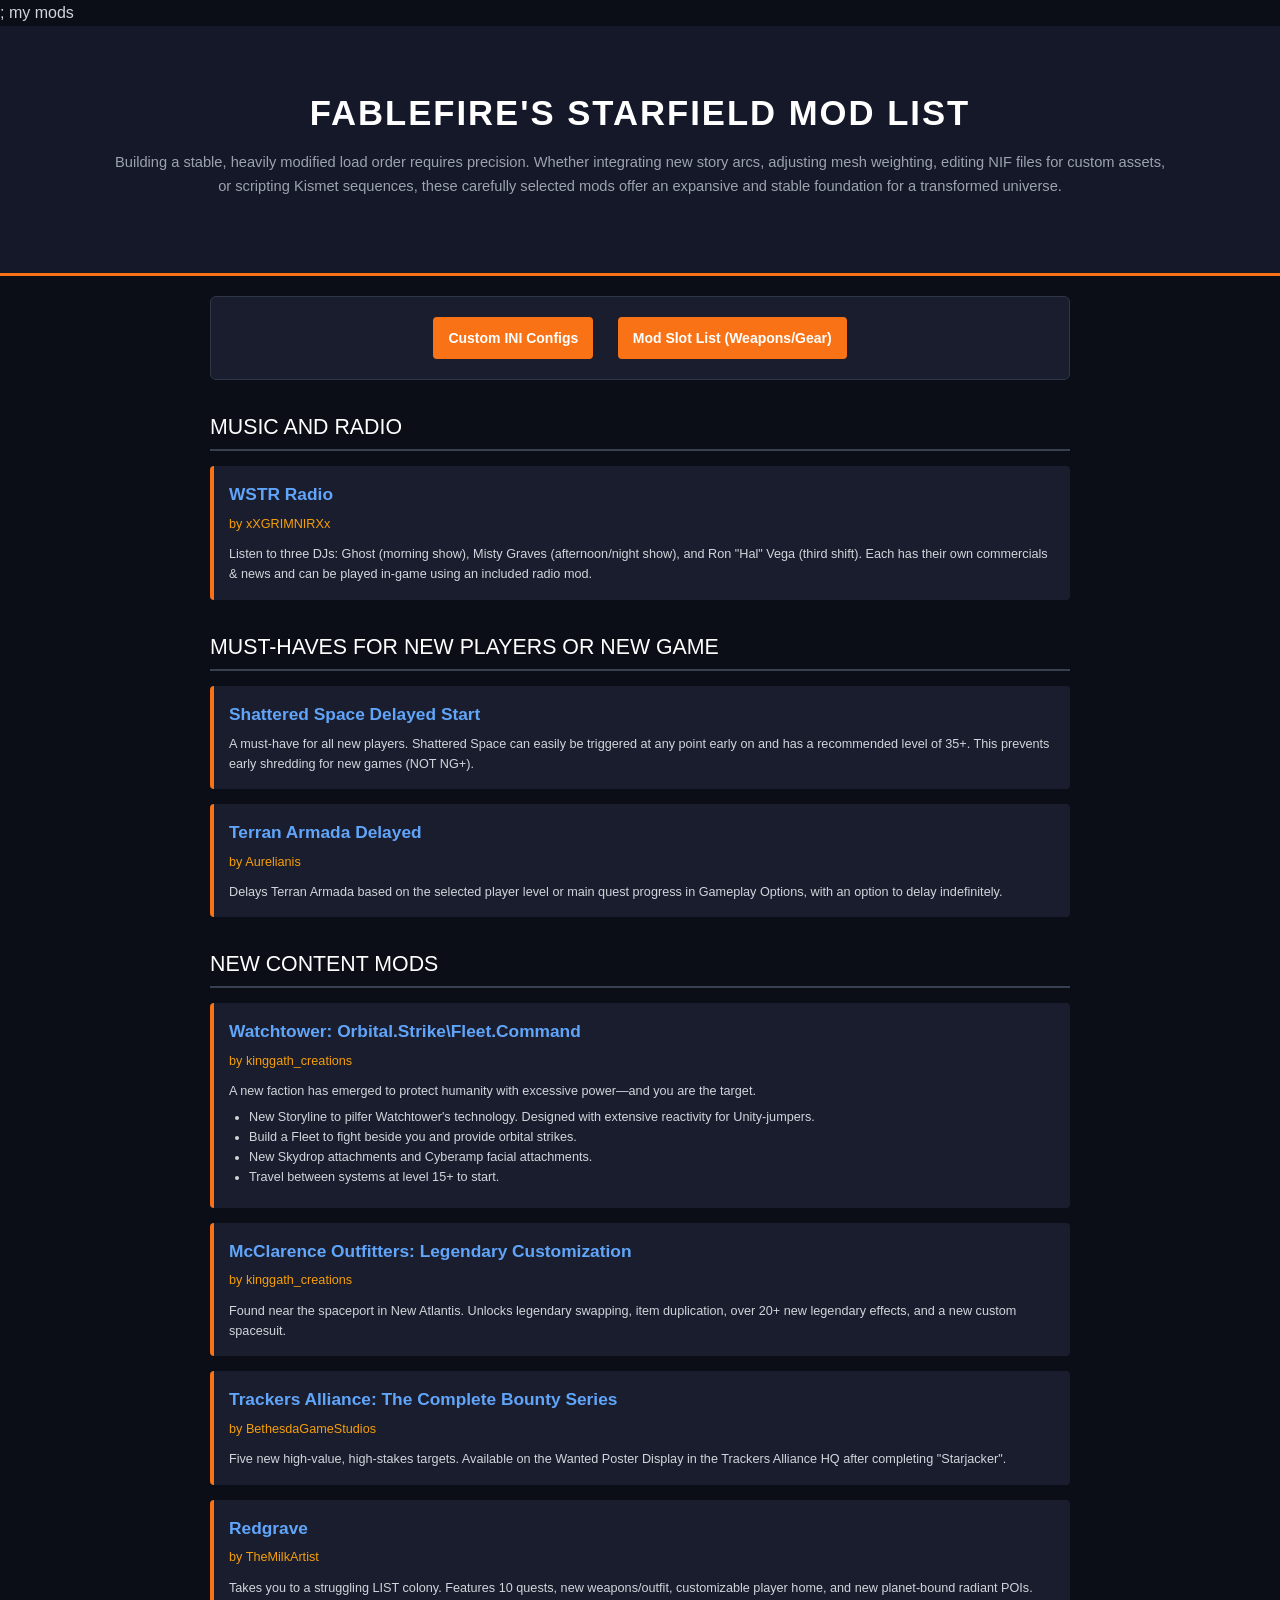
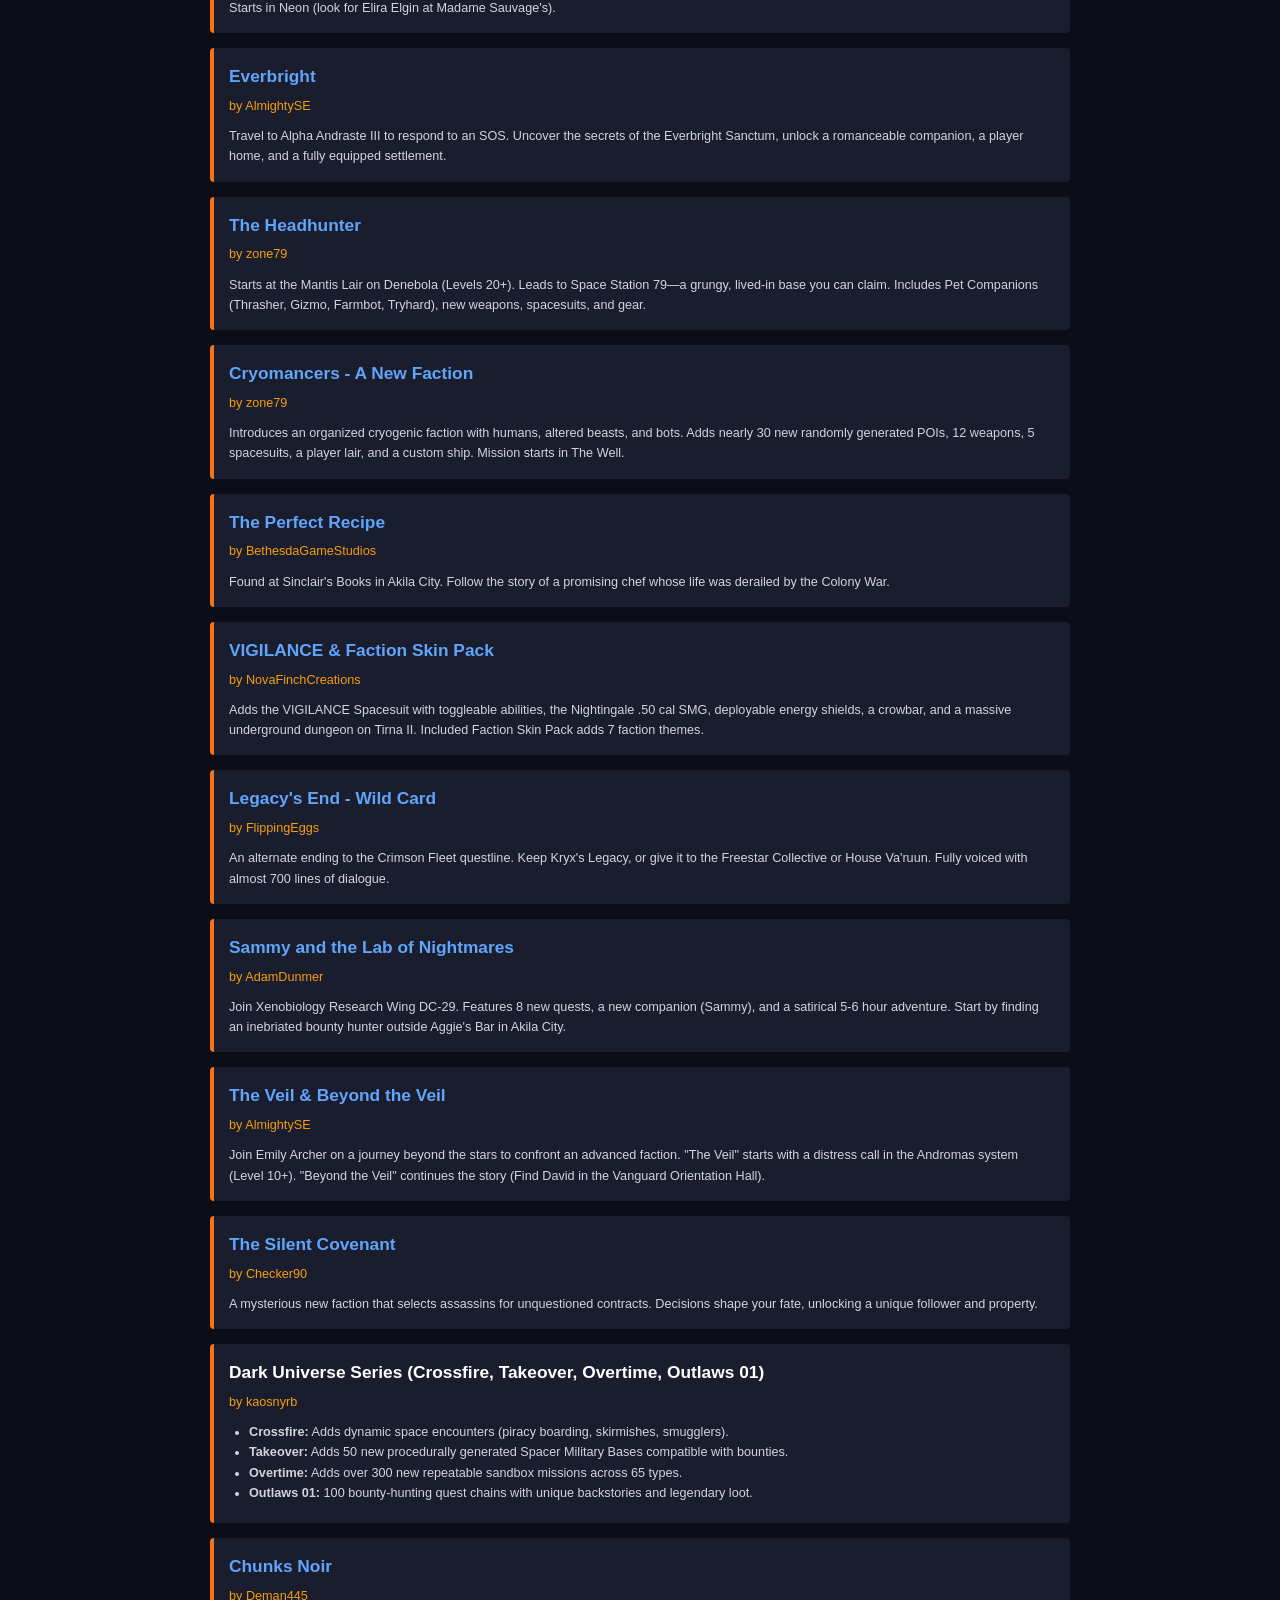
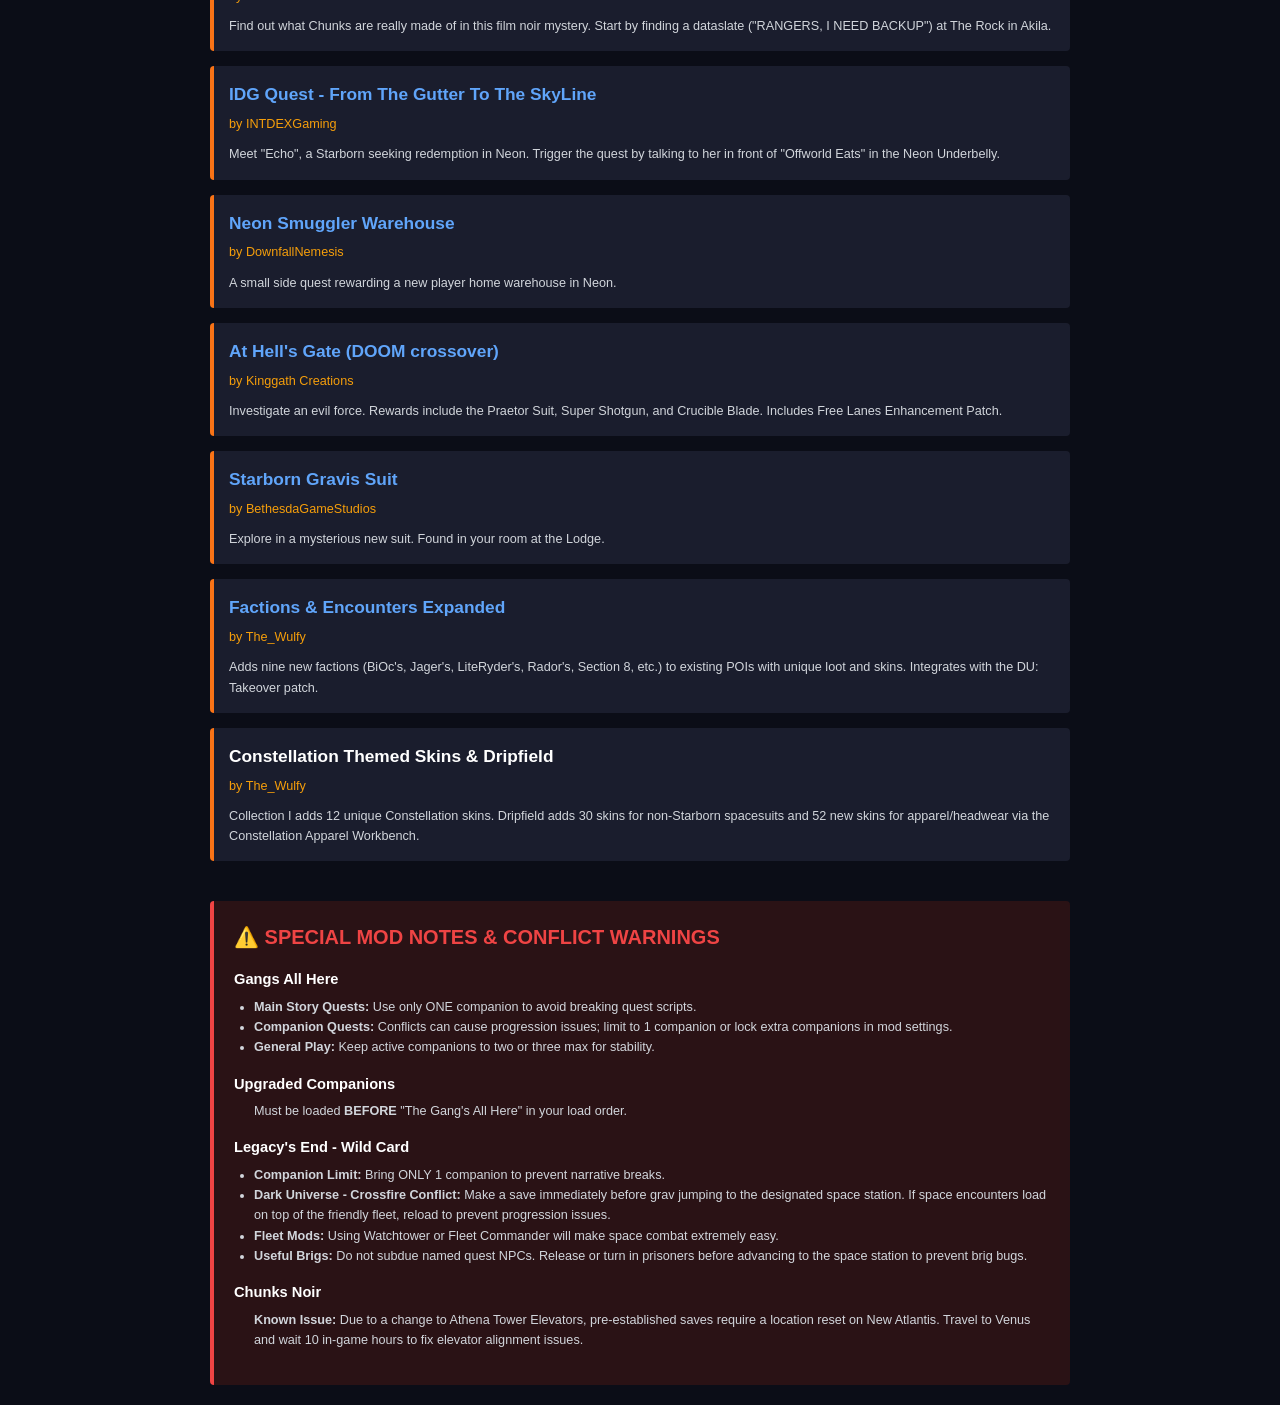
==== commit a12f2081: "Update Index.html" ====
--- a/Index.html
+++ b/Index.html
@@ -1,4 +1,5 @@
 <!DOCTYPE html>
+; my mods
 <html lang="en">
 <head>
     <meta charset="UTF-8">
@@ -173,7 +174,7 @@
     </div>
 
     <div class="category-title">New Content Mods</div>
-    
+
     <div class="mod-card">
         <div class="mod-title"><a href="https://creations.bethesda.net/en/starfield/details/5d455df7-d99f-4619-a383-f2b39aa21e00/Watchtower__Orbital_Strike__Fleet_Command" target="_blank">Watchtower: Orbital.Strike\Fleet.Command</a></div>
         <div class="mod-author">by kinggath_creations</div>
@@ -318,7 +319,7 @@
     <!-- MOD NOTES SECTION -->
     <div class="notes-section">
         <h2 class="notes-title">⚠️ Special Mod Notes & Conflict Warnings</h2>
-        
+
         <div class="note-item">
             <h4>Gangs All Here</h4>
             <ul>
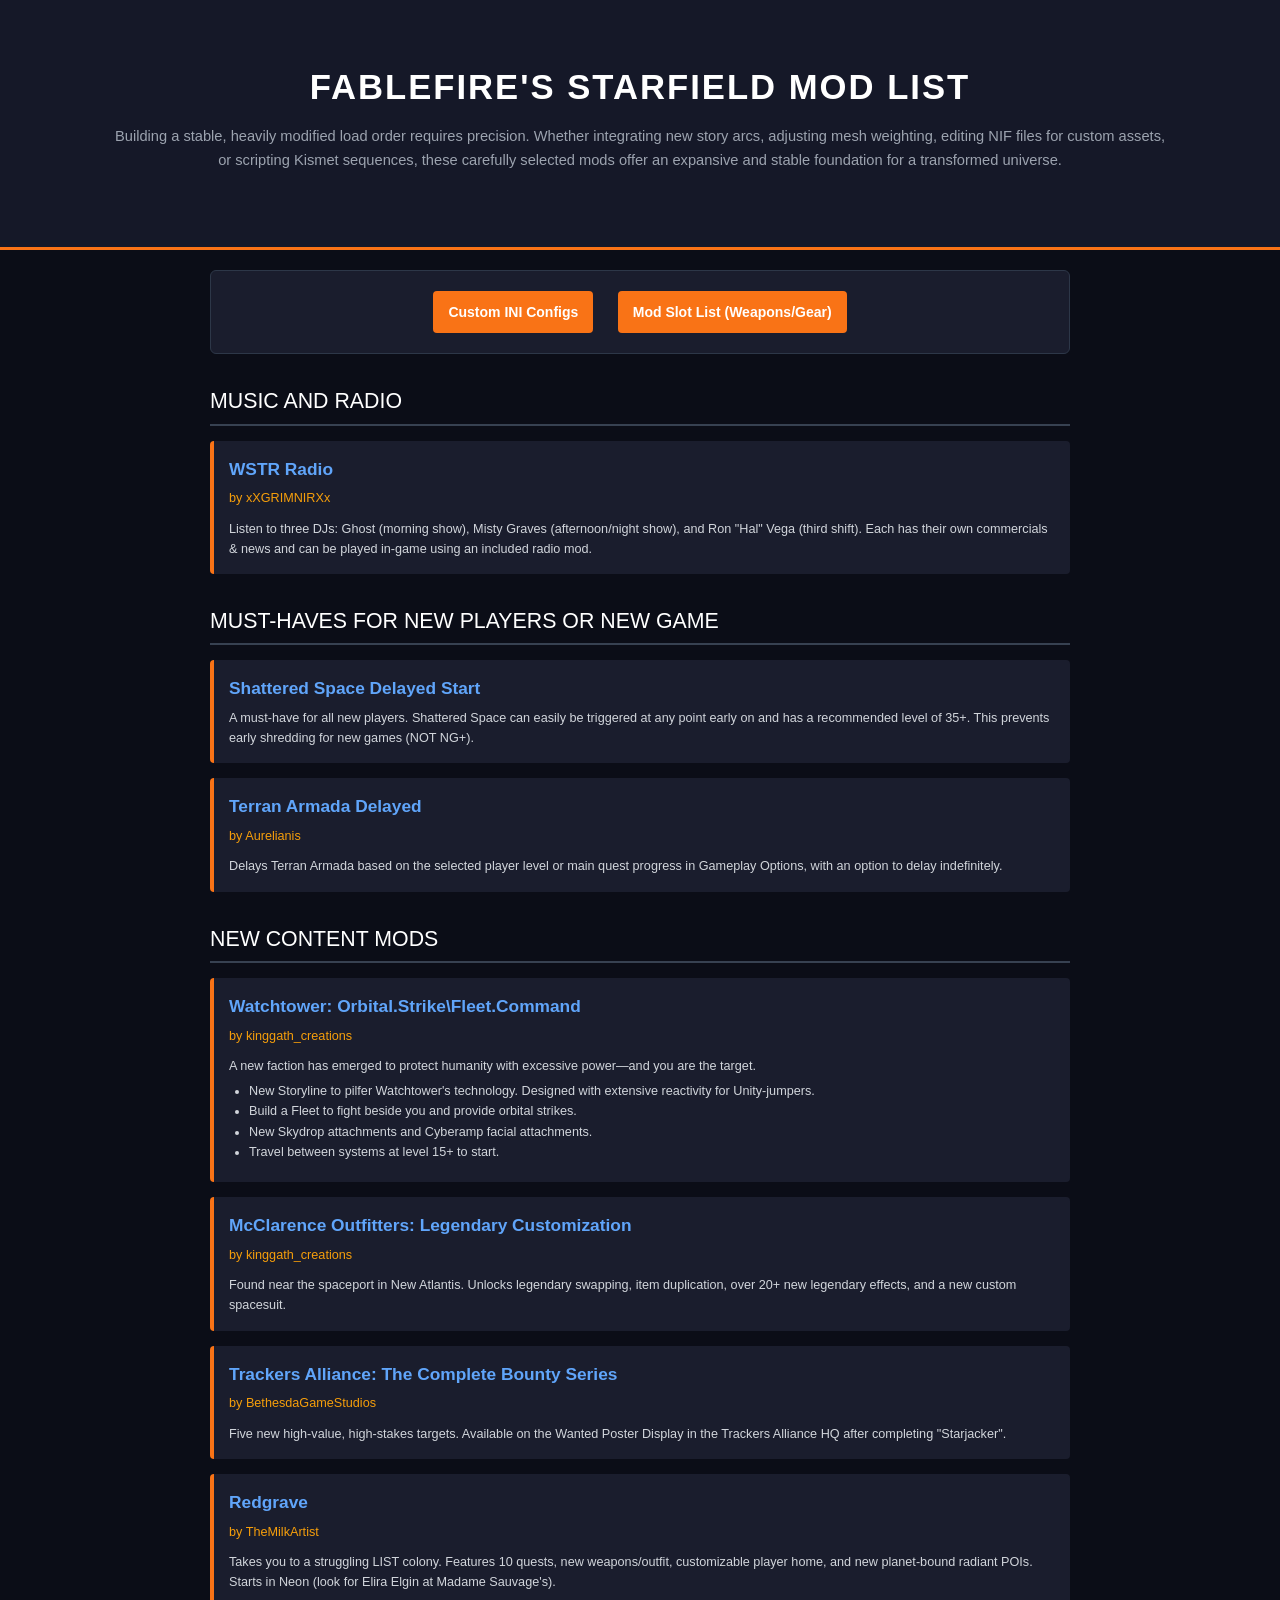
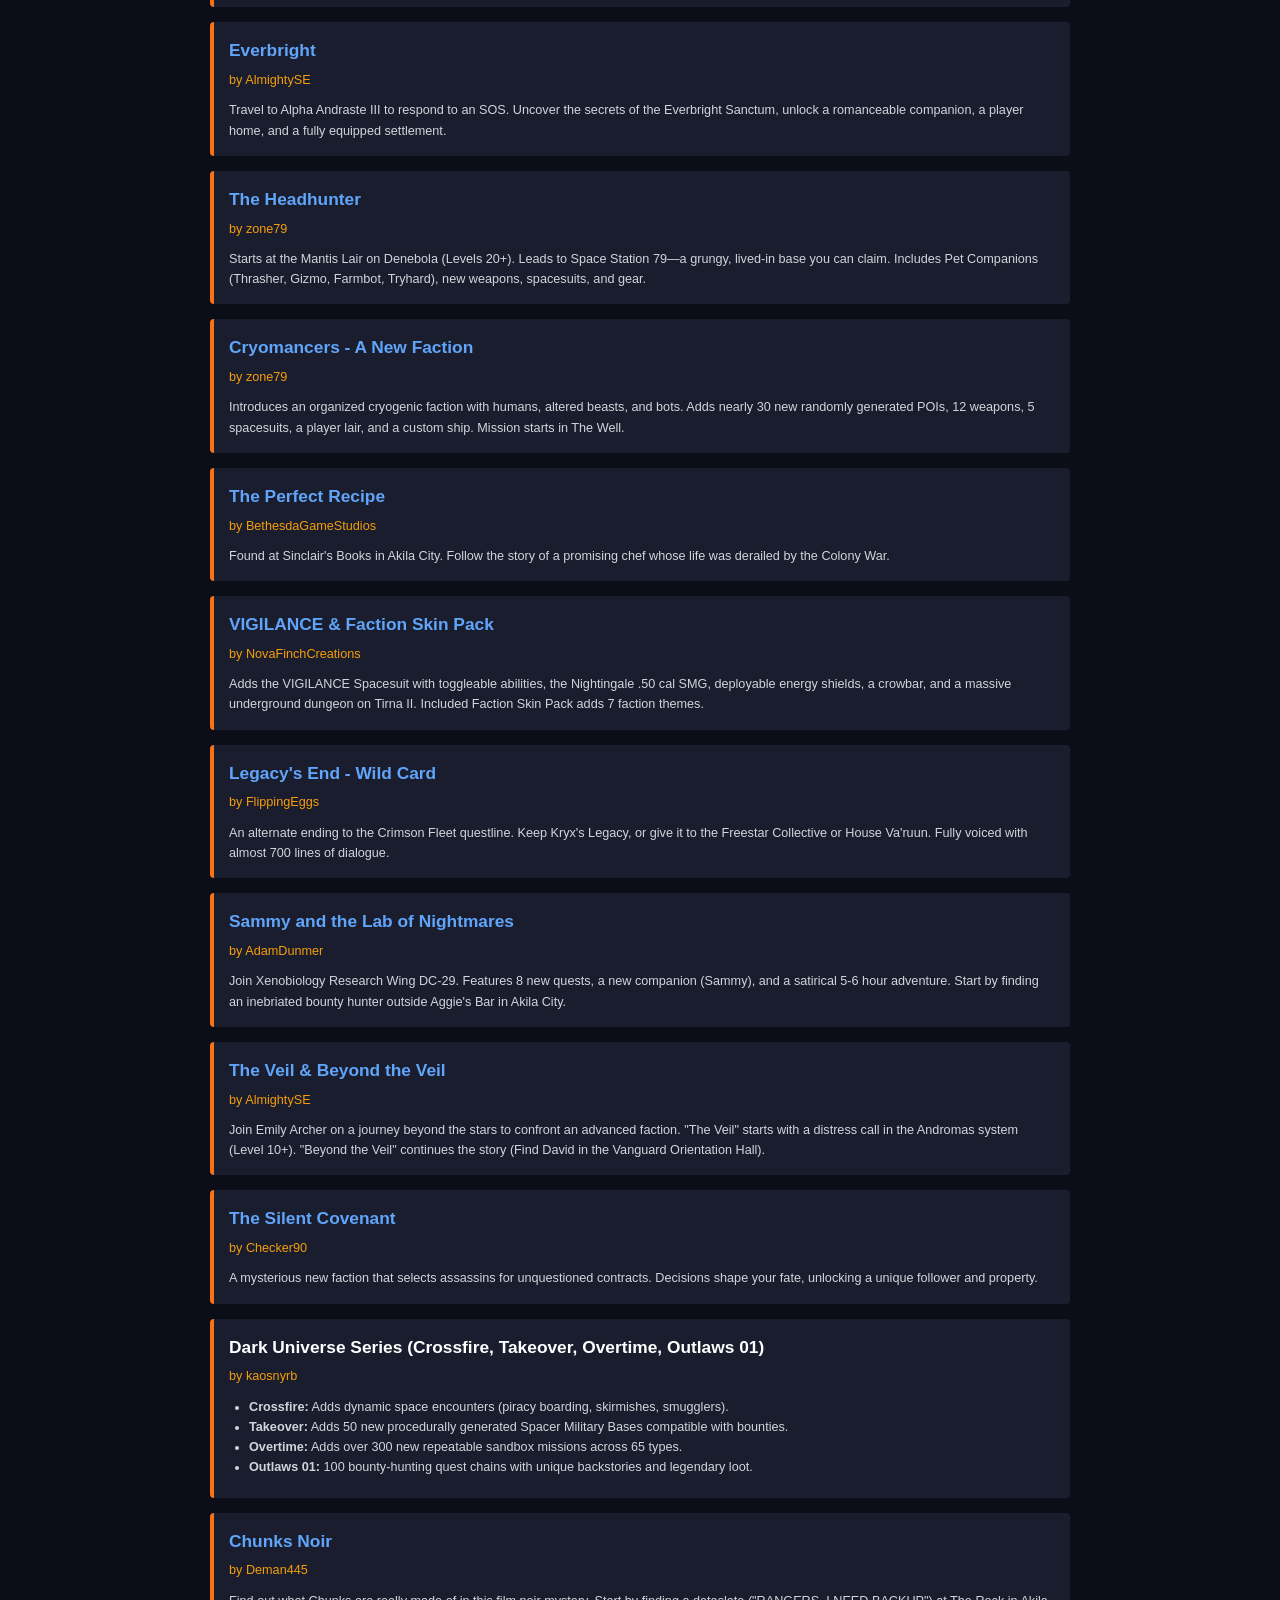
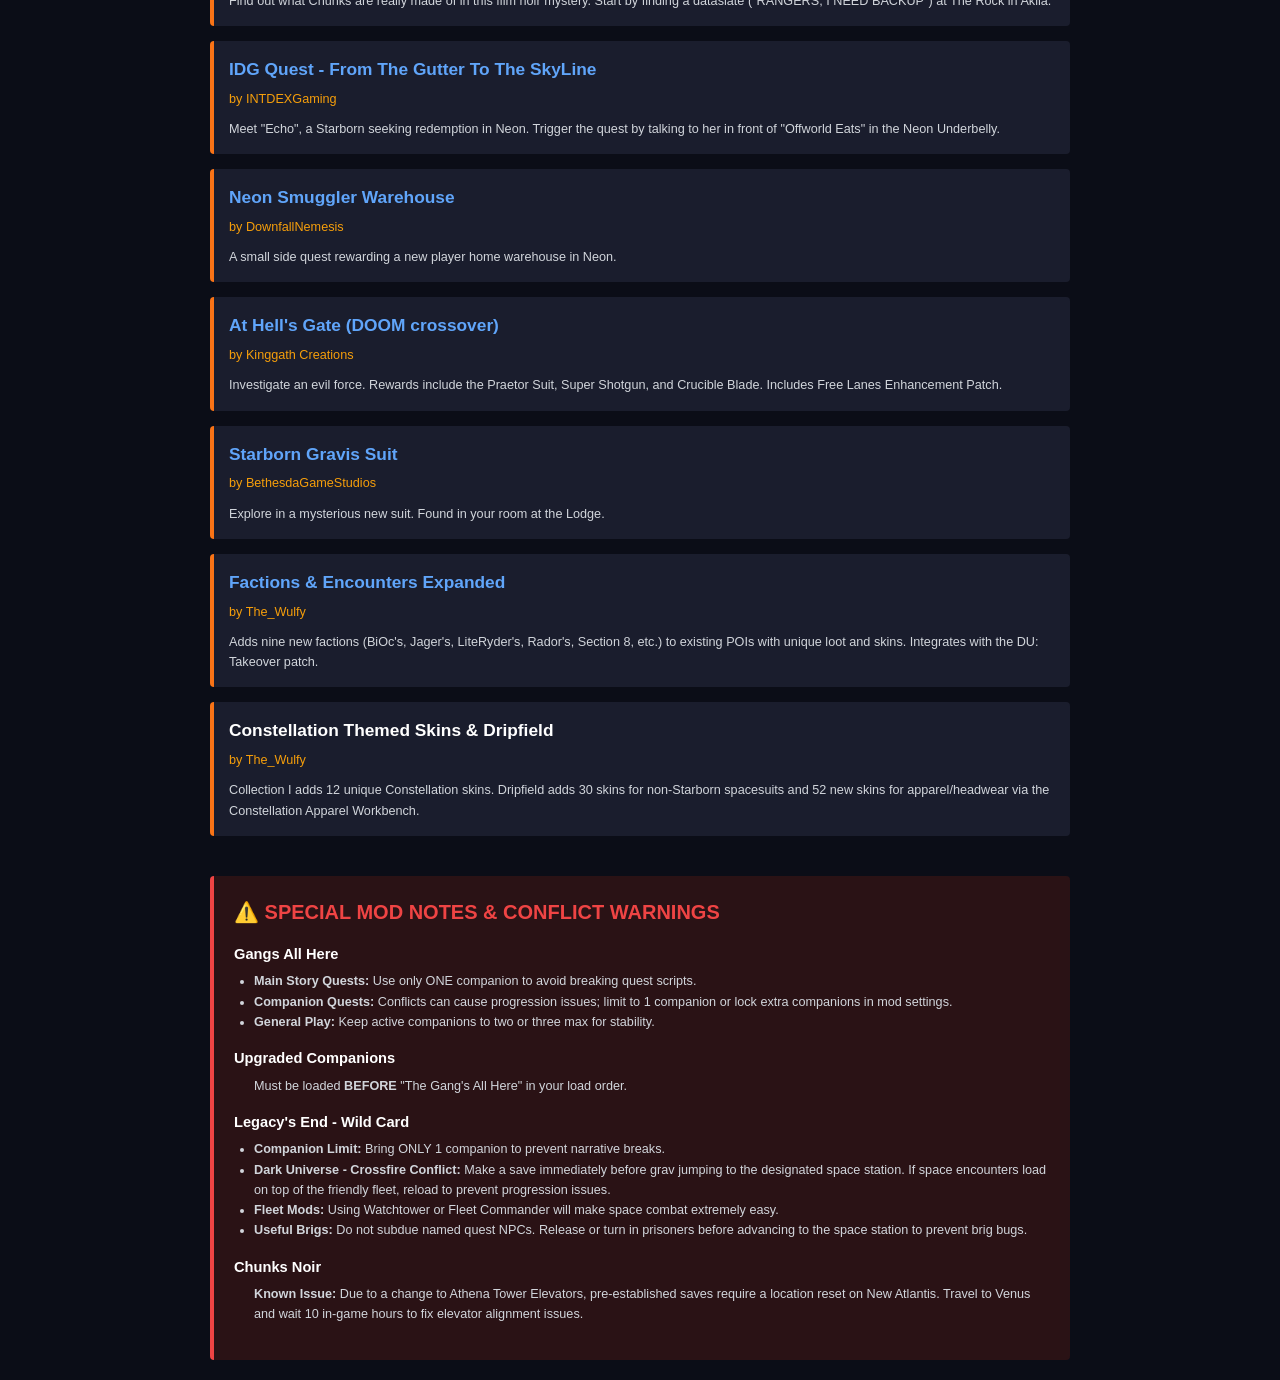
==== commit d71eb35f: "Update Index.html" ====
--- a/Index.html
+++ b/Index.html
@@ -1,5 +1,4 @@
 <!DOCTYPE html>
-; my mods
 <html lang="en">
 <head>
     <meta charset="UTF-8">
